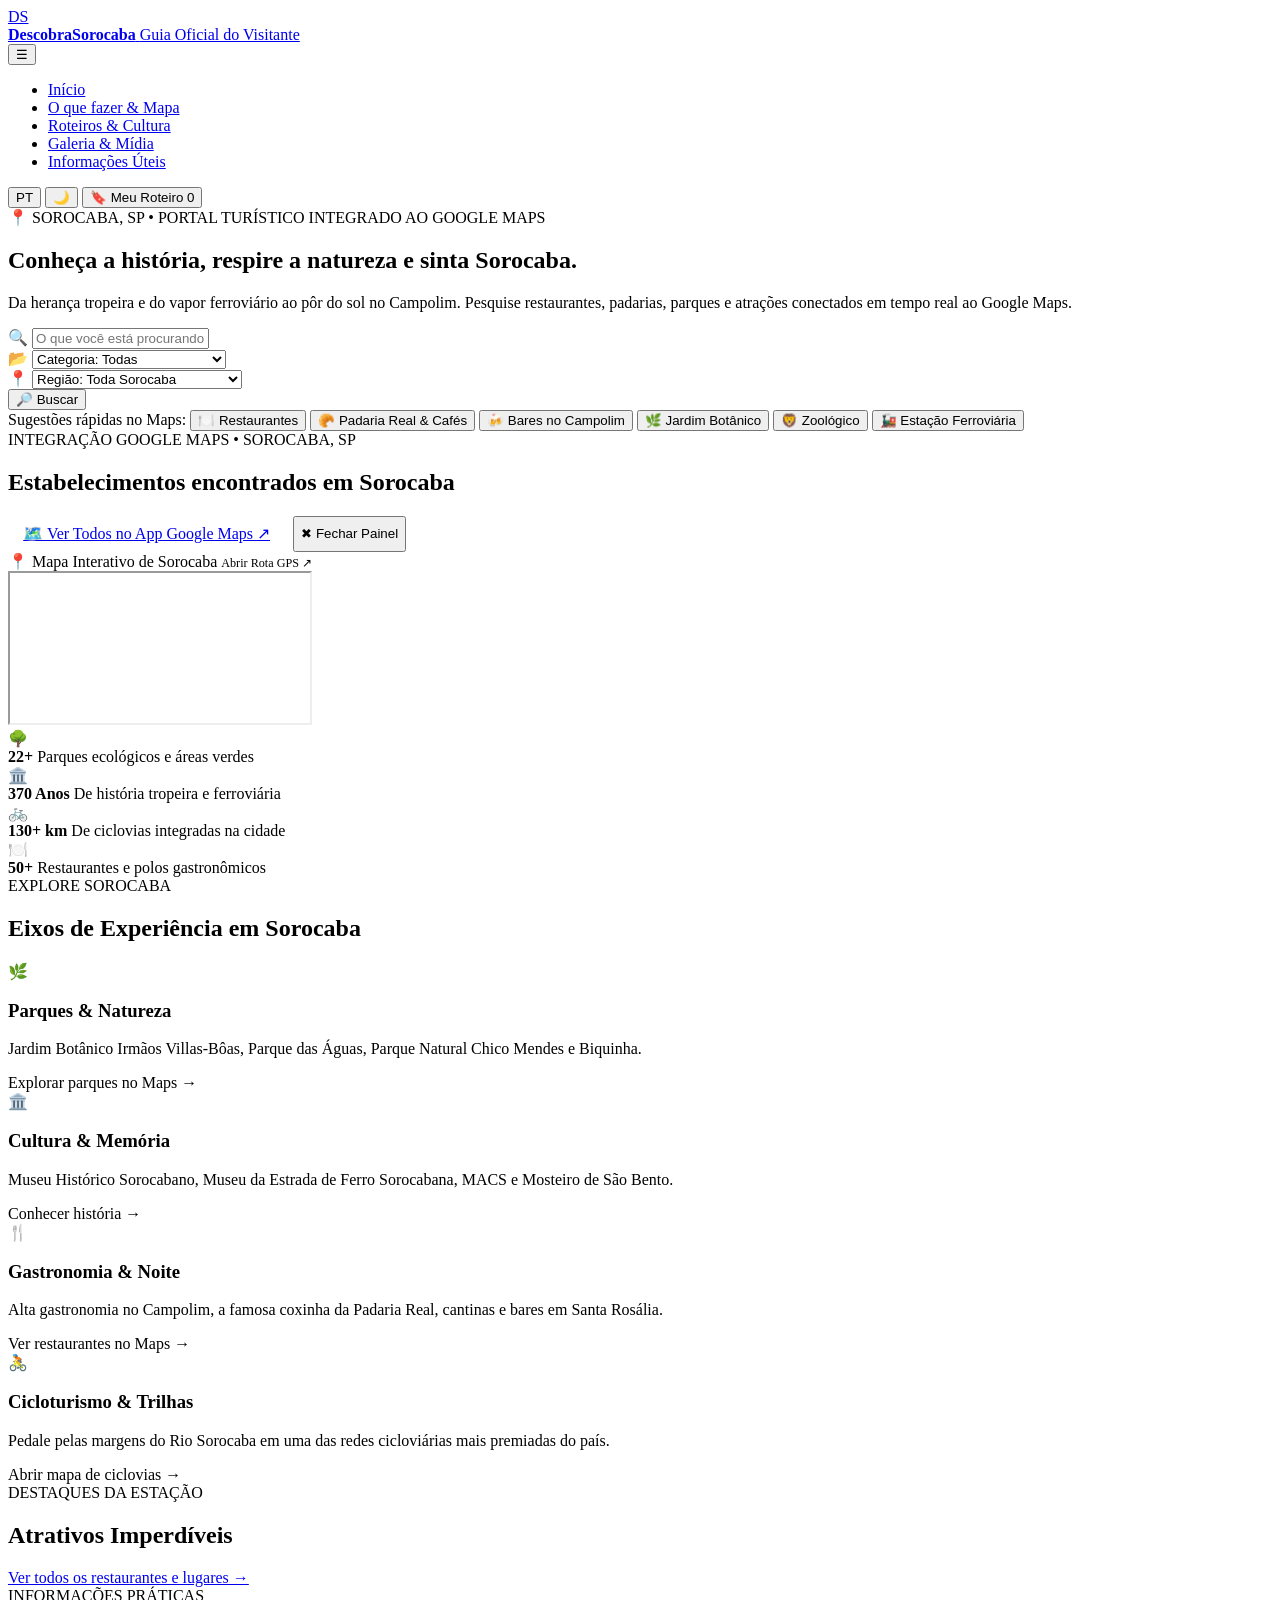
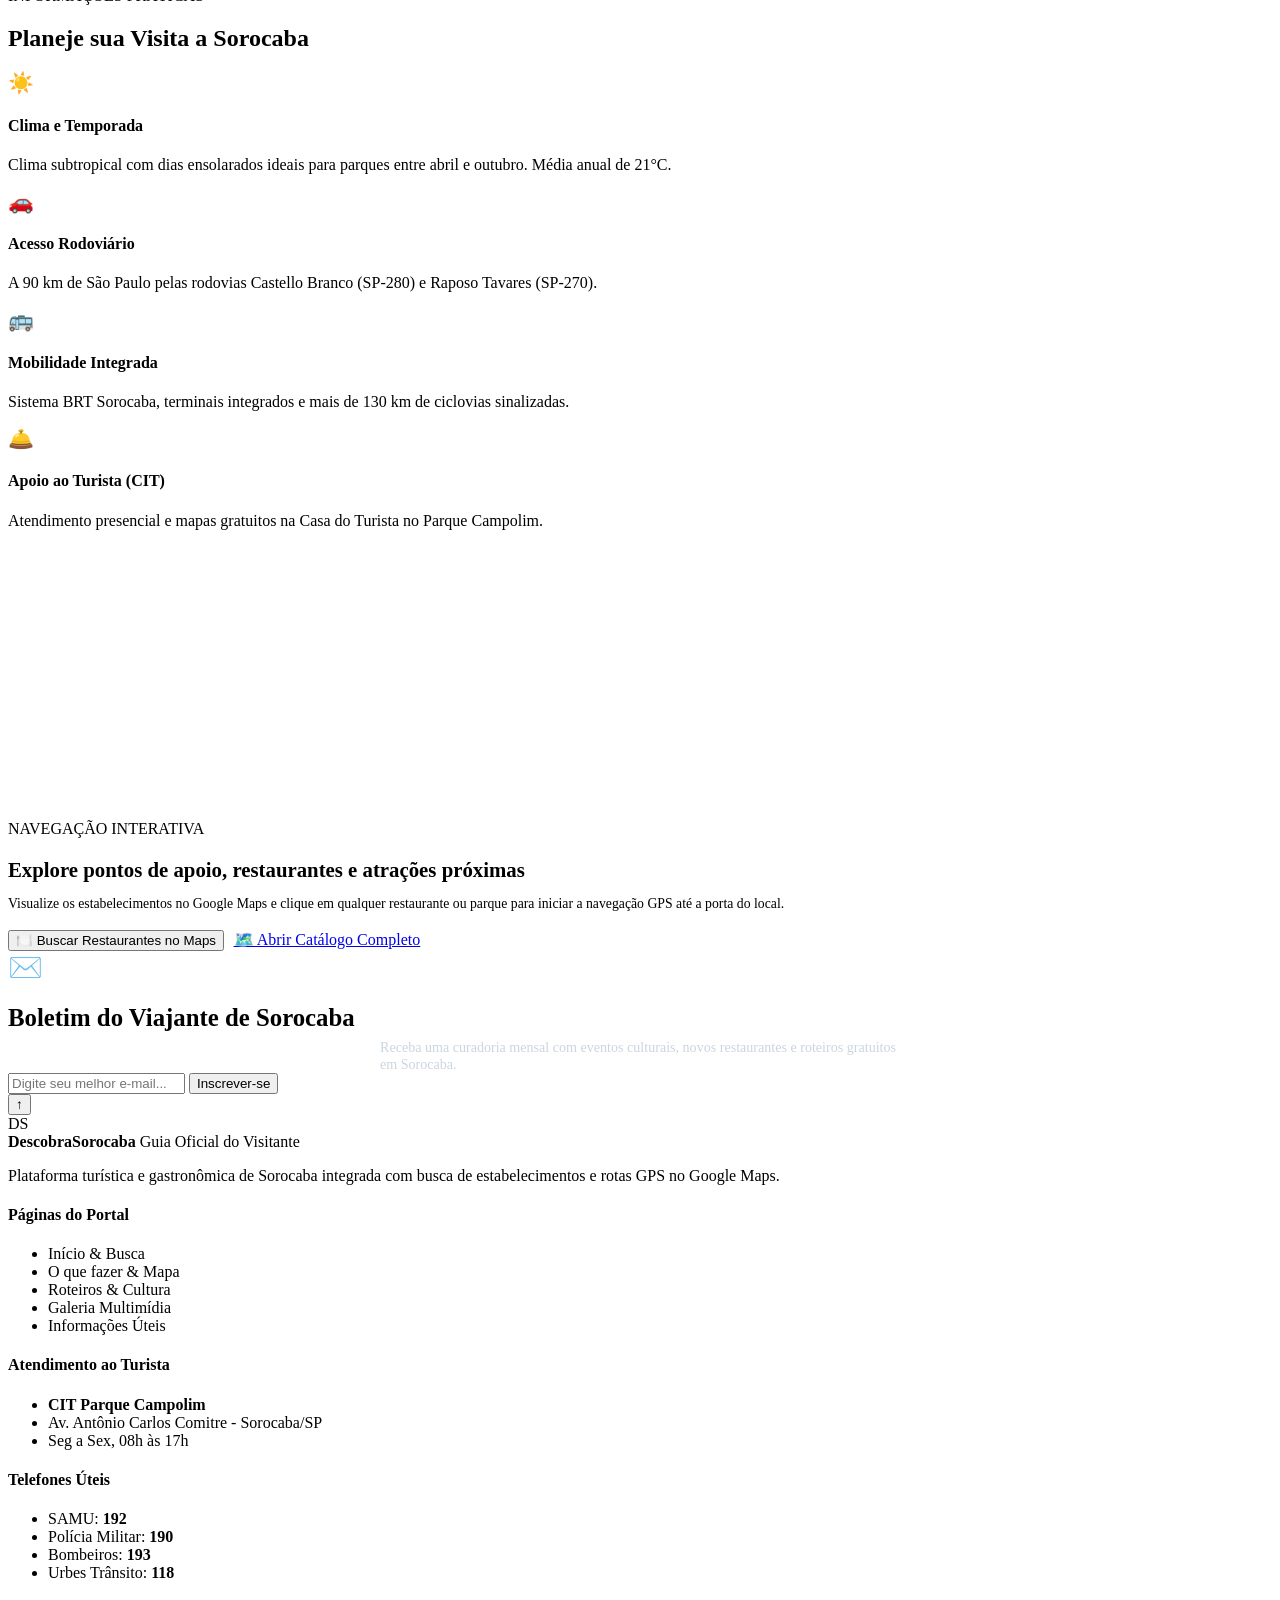
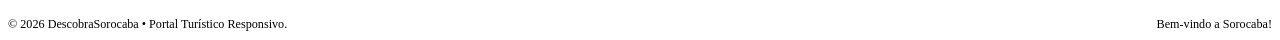
==== index.html @ f5ec453e "0.1.2 - Ajuste: feat(home): cria estrutura base e menu de navegacao" ====
<!DOCTYPE html>
<html lang="pt-BR">
<head>
    <meta charset="UTF-8">
    <meta name="viewport" content="width=device-width, initial-scale=1.0">
    <meta name="description" content="DescobraSorocaba - Guia Oficial do Visitante integrado ao Google Maps. Encontre restaurantes, parques, roteiros e pontos turísticos em Sorocaba.">
    <title>DescobraSorocaba | Início</title>
    <link rel="preconnect" href="https://fonts.googleapis.com">
    <link rel="preconnect" href="https://fonts.gstatic.com" crossorigin>
    <link href="https://fonts.googleapis.com/css2?family=Inter:wght@400;500;600;700;800&display=swap" rel="stylesheet">
    <link rel="stylesheet" href="assets/css/style.css">
</head>
<body>

    <header class="header">
        <div class="container navbar">
            <a href="index.html" class="brand">
                <div class="brand-logo">DS</div>
                <div class="brand-text">
                    <strong>DescobraSorocaba</strong>
                    <span id="i18n-subtitle">Guia Oficial do Visitante</span>
                </div>
            </a>

            <button class="hamburger" id="hamburgerBtn" aria-label="Abrir Menu de Navegação" aria-expanded="false">☰</button>

            <ul class="nav-menu" id="navMenu">
                <li><a href="index.html" class="nav-link active">Início</a></li>
                <li><a href="explorar.html" class="nav-link">O que fazer & Mapa</a></li>
                <li><a href="roteiros.html" class="nav-link">Roteiros & Cultura</a></li>
                <li><a href="galeria.html" class="nav-link">Galeria & Mídia</a></li>
                <li><a href="info.html" class="nav-link">Informações Úteis</a></li>
            </ul>

            <div class="nav-actions">
                <button type="button" class="btn-icon" id="langBtn" title="Alternar Idioma PT/EN">PT</button>
                <button type="button" class="btn-icon" id="themeBtn" title="Alternar Modo Escuro/Claro">🌙</button>
                <button type="button" class="btn-roteiro" id="openFavModalBtn">
                    🔖 <span class="label-text">Meu Roteiro</span> <span class="badge-count" id="favCount">0</span>
                </button>
            </div>
        </div>
    </header>

    <main>
        <section class="hero">
            <div class="container">
                <div class="hero-badge">📍 SOROCABA, SP • PORTAL TURÍSTICO INTEGRADO AO GOOGLE MAPS</div>
                <h1 id="i18n-hero-title">Conheça a história, respire a natureza e sinta Sorocaba.</h1>
                <p>Da herança tropeira e do vapor ferroviário ao pôr do sol no Campolim. Pesquise restaurantes, padarias, parques e atrações conectados em tempo real ao Google Maps.</p>

                <div class="search-card">
                    <form id="mapsSearchForm" class="search-row">
                        <div class="search-input-group">
                            <span>🔍</span>
                            <input type="text" id="searchQuery" placeholder="O que você está procurando? (Ex: restaurantes, sushi, padaria, parque...)" autocomplete="off">
                        </div>
                        <div class="search-input-group">
                            <span>📂</span>
                            <select id="searchCategory" aria-label="Filtrar por Categoria">
                                <option value="todos">Categoria: Todas</option>
                                <option value="restaurantes">Restaurantes & Gastronomia</option>
                                <option value="cafes">Padarias, Cafés & Bares</option>
                                <option value="parques">Parques & Natureza</option>
                                <option value="cultura">Cultura & Patrimônio</option>
                            </select>
                        </div>
                        <div class="search-input-group">
                            <span>📍</span>
                            <select id="searchRegion" aria-label="Filtrar por Região de Sorocaba">
                                <option value="Sorocaba SP">Região: Toda Sorocaba</option>
                                <option value="Parque Campolim Sorocaba SP">Zona Sul / Campolim</option>
                                <option value="Centro Sorocaba SP">Centro Histórico</option>
                                <option value="Santa Rosália Sorocaba SP">Santa Rosália / Vila Hortência</option>
                                <option value="Jardim Abaeté Sorocaba SP">Zona Norte / Parque das Águas</option>
                            </select>
                        </div>
                        <button type="submit" class="btn-search">🔎 Buscar</button>
                    </form>

                    <div class="quick-tags">
                        <span>Sugestões rápidas no Maps:</span>
                        <button type="button" class="tag-pill" data-quick-query="restaurantes" data-quick-cat="restaurantes">🍽️ Restaurantes</button>
                        <button type="button" class="tag-pill" data-quick-query="Padaria Real" data-quick-cat="cafes">🥐 Padaria Real & Cafés</button>
                        <button type="button" class="tag-pill" data-quick-query="bares Campolim" data-quick-cat="cafes">🍻 Bares no Campolim</button>
                        <button type="button" class="tag-pill" data-quick-query="Jardim Botânico" data-quick-cat="parques">🌿 Jardim Botânico</button>
                        <button type="button" class="tag-pill" data-quick-query="Zoológico Quinzinho de Barros" data-quick-cat="parques">🦁 Zoológico</button>
                        <button type="button" class="tag-pill" data-quick-query="Estação Ferroviária MACS" data-quick-cat="cultura">🚂 Estação Ferroviária</button>
                    </div>
                </div>
            </div>
        </section>

        <!-- RESULTADOS DO GOOGLE MAPS -->
        <section id="mapsResultsSection" class="maps-results-section" aria-live="polite">
            <div class="container">
                <div class="section-header">
                    <div>
                        <span class="section-kicker">INTEGRAÇÃO GOOGLE MAPS • SOROCABA, SP</span>
                        <h2 class="section-title" id="mapsResultsTitle">Estabelecimentos encontrados em Sorocaba</h2>
                    </div>
                    <div style="display:flex; gap:0.5rem; flex-wrap:wrap;">
                        <a id="externalGoogleMapsSearchLink" href="https://www.google.com/maps/search/?api=1&query=restaurantes+em+Sorocaba+SP" target="_blank" rel="noopener noreferrer" class="btn-map-route" style="padding: 0.55rem 0.95rem;">
                            🗺️ Ver Todos no App Google Maps ↗
                        </a>
                        <button type="button" class="btn-map-focus" id="closeMapsSectionBtn">✖ Fechar Painel</button>
                    </div>
                </div>

                <div class="maps-split-layout">
                    <div id="placesResultsContainer" class="responsive-cards-grid"></div>
                    <div class="live-map-sticky">
                        <div class="live-map-header">
                            <span id="liveMapHeaderTitle">📍 Mapa Interativo de Sorocaba</span>
                            <a id="liveMapDirectRoute" href="https://www.google.com/maps/search/?api=1&query=Sorocaba+SP" target="_blank" rel="noopener noreferrer" style="color:var(--amber); text-decoration:none; font-size:0.76rem;">
                                Abrir Rota GPS ↗
                            </a>
                        </div>
                        <iframe
                            id="googleMapsEmbed"
                            class="live-map-iframe"
                            title="Mapa Oficial Google Maps Sorocaba"
                            loading="lazy"
                            src="https://maps.google.com/maps?q=Restaurantes+Parque+Campolim+Sorocaba+SP&t=&z=14&ie=UTF8&iwloc=&output=embed">
                        </iframe>
                    </div>
                </div>
            </div>
        </section>

        <!-- Faixa de Estatísticas -->
        <section class="stats-bar">
            <div class="container stats-grid">
                <div class="stat-item">
                    <div class="stat-icon" style="background:var(--green-badge); color:var(--green-text);">🌳</div>
                    <div class="stat-info">
                        <strong>22+</strong>
                        <span>Parques ecológicos e áreas verdes</span>
                    </div>
                </div>
                <div class="stat-item">
                    <div class="stat-icon" style="background:var(--orange-badge); color:var(--orange-text);">🏛️</div>
                    <div class="stat-info">
                        <strong>370 Anos</strong>
                        <span>De história tropeira e ferroviária</span>
                    </div>
                </div>
                <div class="stat-item">
                    <div class="stat-icon" style="background:var(--blue-badge); color:var(--blue-text);">🚲</div>
                    <div class="stat-info">
                        <strong>130+ km</strong>
                        <span>De ciclovias integradas na cidade</span>
                    </div>
                </div>
                <div class="stat-item">
                    <div class="stat-icon" style="background:var(--purple-badge); color:var(--purple-text);">🍽️</div>
                    <div class="stat-info">
                        <strong>50+</strong>
                        <span>Restaurantes e polos gastronômicos</span>
                    </div>
                </div>
            </div>
        </section>

        <!-- Eixos de Experiência -->
        <section class="section">
            <div class="container">
                <div class="section-header">
                    <div>
                        <span class="section-kicker">EXPLORE SOROCABA</span>
                        <h2 class="section-title">Eixos de Experiência em Sorocaba</h2>
                    </div>
                </div>

                <div class="axes-grid">
                    <article class="axis-card" data-quick-query="parques ecológicos" data-quick-cat="parques">
                        <div>
                            <div class="axis-icon" style="background:var(--green-badge); color:var(--green-text);">🌿</div>
                            <h3>Parques & Natureza</h3>
                            <p>Jardim Botânico Irmãos Villas-Bôas, Parque das Águas, Parque Natural Chico Mendes e Biquinha.</p>
                        </div>
                        <span class="axis-link">Explorar parques no Maps →</span>
                    </article>

                    <article class="axis-card" data-quick-query="museus históricos" data-quick-cat="cultura">
                        <div>
                            <div class="axis-icon" style="background:var(--blue-badge); color:var(--blue-text);">🏛️</div>
                            <h3>Cultura & Memória</h3>
                            <p>Museu Histórico Sorocabano, Museu da Estrada de Ferro Sorocabana, MACS e Mosteiro de São Bento.</p>
                        </div>
                        <span class="axis-link">Conhecer história →</span>
                    </article>

                    <article class="axis-card" data-quick-query="restaurantes" data-quick-cat="restaurantes">
                        <div>
                            <div class="axis-icon" style="background:var(--orange-badge); color:var(--orange-text);">🍴</div>
                            <h3>Gastronomia & Noite</h3>
                            <p>Alta gastronomia no Campolim, a famosa coxinha da Padaria Real, cantinas e bares em Santa Rosália.</p>
                        </div>
                        <span class="axis-link">Ver restaurantes no Maps →</span>
                    </article>

                    <article class="axis-card" data-quick-query="ciclovia Marginal Dom Aguirre" data-quick-cat="parques">
                        <div>
                            <div class="axis-icon" style="background:var(--purple-badge); color:var(--purple-text);">🚴</div>
                            <h3>Cicloturismo & Trilhas</h3>
                            <p>Pedale pelas margens do Rio Sorocaba em uma das redes cicloviárias mais premiadas do país.</p>
                        </div>
                        <span class="axis-link">Abrir mapa de ciclovias →</span>
                    </article>
                </div>
            </div>
        </section>

        <!-- Atrativos Imperdíveis -->
        <section class="section" style="padding-top:0;">
            <div class="container">
                <div class="section-header">
                    <div>
                        <span class="section-kicker">DESTAQUES DA ESTAÇÃO</span>
                        <h2 class="section-title">Atrativos Imperdíveis</h2>
                    </div>
                    <a href="explorar.html" class="nav-link">Ver todos os restaurantes e lugares →</a>
                </div>

                <div class="attractions-grid" id="homeAttractionsGrid"></div>
            </div>
        </section>

        <!-- Planeje sua Visita + Newsletter -->
        <section class="section" style="padding-top:0;">
            <div class="container">
                <div class="section-header">
                    <div>
                        <span class="section-kicker">INFORMAÇÕES PRÁTICAS</span>
                        <h2 class="section-title">Planeje sua Visita a Sorocaba</h2>
                    </div>
                </div>

                <div class="plan-cards-grid">
                    <div class="plan-mini-card">
                        <span style="font-size:1.3rem;">☀️</span>
                        <h4>Clima e Temporada</h4>
                        <p>Clima subtropical com dias ensolarados ideais para parques entre abril e outubro. Média anual de 21°C.</p>
                    </div>
                    <div class="plan-mini-card">
                        <span style="font-size:1.3rem;">🚗</span>
                        <h4>Acesso Rodoviário</h4>
                        <p>A 90 km de São Paulo pelas rodovias Castello Branco (SP-280) e Raposo Tavares (SP-270).</p>
                    </div>
                    <div class="plan-mini-card">
                        <span style="font-size:1.3rem;">🚌</span>
                        <h4>Mobilidade Integrada</h4>
                        <p>Sistema BRT Sorocaba, terminais integrados e mais de 130 km de ciclovias sinalizadas.</p>
                    </div>
                    <div class="plan-mini-card">
                        <span style="font-size:1.3rem;">🛎️</span>
                        <h4>Apoio ao Turista (CIT)</h4>
                        <p>Atendimento presencial e mapas gratuitos na Casa do Turista no Parque Campolim.</p>
                    </div>
                </div>

                <div class="plan-map-box">
                    <iframe
                        style="width:100%; height:270px; border:0; border-radius:10px;"
                        loading="lazy"
                        title="Mapa Geral de Pontos Turísticos e Restaurantes de Sorocaba"
                        src="https://maps.google.com/maps?q=Pontos+Turisticos+e+Restaurantes+Sorocaba+SP&t=&z=13&ie=UTF8&iwloc=&output=embed">
                    </iframe>
                    <div>
                        <span class="section-kicker">NAVEGAÇÃO INTERATIVA</span>
                        <h3 style="font-size:1.3rem; font-weight:800; margin-bottom:0.6rem;">Explore pontos de apoio, restaurantes e atrações próximas</h3>
                        <p style="font-size:0.86rem; color:var(--text-secondary); margin-bottom:1.1rem;">
                            Visualize os estabelecimentos no Google Maps e clique em qualquer restaurante ou parque para iniciar a navegação GPS até a porta do local.
                        </p>
                        <div style="display:flex; gap:0.6rem; flex-wrap:wrap;">
                            <button type="button" class="btn-roteiro" data-quick-query="restaurantes" data-quick-cat="restaurantes">🍽️ Buscar Restaurantes no Maps</button>
                            <a href="explorar.html" class="btn-map-focus">🗺️ Abrir Catálogo Completo</a>
                        </div>
                    </div>
                </div>

                <div class="newsletter-box">
                    <div style="font-size:1.75rem; margin-bottom:0.4rem;">✉️</div>
                    <h2 style="font-size:1.55rem; font-weight:800; margin-bottom:0.4rem;">Boletim do Viajante de Sorocaba</h2>
                    <p style="color:#CBD5E1; font-size:0.88rem; max-width:520px; margin:0 auto;">
                        Receba uma curadoria mensal com eventos culturais, novos restaurantes e roteiros gratuitos em Sorocaba.
                    </p>
                    <form id="newsletterForm" class="newsletter-form">
                        <input type="email" id="newsletterEmail" placeholder="Digite seu melhor e-mail..." required aria-label="Seu e-mail">
                        <button type="submit" class="btn-search">Inscrever-se</button>
                    </form>
                </div>
            </div>
        </section>
    </main>

    <div class="modal-overlay" id="appModal" role="dialog" aria-modal="true">
        <div class="modal-box" id="modalContent"></div>
    </div>
    <div class="toast" id="toastMsg" role="status" aria-live="polite"></div>
    <button type="button" class="scroll-top-btn" id="scrollTopBtn" aria-label="Voltar ao topo">↑</button>

    <footer class="footer">
        <div class="container">
            <div class="footer-grid">
                <div>
                    <div class="brand" style="margin-bottom:0.65rem;">
                        <div class="brand-logo">DS</div>
                        <div class="brand-text">
                            <strong>DescobraSorocaba</strong>
                            <span>Guia Oficial do Visitante</span>
                        </div>
                    </div>
                    <p>Plataforma turística e gastronômica de Sorocaba integrada com busca de estabelecimentos e rotas GPS no Google Maps.</p>
                </div>
                <div>
                    <h4>Páginas do Portal</h4>
                    <ul>
                        <li><a href="index.html" style="color:inherit; text-decoration:none;">Início & Busca</a></li>
                        <li><a href="explorar.html" style="color:inherit; text-decoration:none;">O que fazer & Mapa</a></li>
                        <li><a href="roteiros.html" style="color:inherit; text-decoration:none;">Roteiros & Cultura</a></li>
                        <li><a href="galeria.html" style="color:inherit; text-decoration:none;">Galeria Multimídia</a></li>
                        <li><a href="info.html" style="color:inherit; text-decoration:none;">Informações Úteis</a></li>
                    </ul>
                </div>
                <div>
                    <h4>Atendimento ao Turista</h4>
                    <ul>
                        <li><strong>CIT Parque Campolim</strong></li>
                        <li>Av. Antônio Carlos Comitre - Sorocaba/SP</li>
                        <li>Seg a Sex, 08h às 17h</li>
                    </ul>
                </div>
                <div>
                    <h4>Telefones Úteis</h4>
                    <ul>
                        <li>SAMU: <strong>192</strong></li>
                        <li>Polícia Militar: <strong>190</strong></li>
                        <li>Bombeiros: <strong>193</strong></li>
                        <li>Urbes Trânsito: <strong>118</strong></li>
                    </ul>
                </div>
            </div>
            <div style="border-top:1px solid var(--border-color); padding-top:1.15rem; display:flex; justify-content:space-between; flex-wrap:wrap; gap:0.5rem; font-size:0.76rem;">
                <span>© 2026 DescobraSorocaba • Portal Turístico Responsivo.</span>
                <span id="dynamicGreeting">Bem-vindo a Sorocaba!</span>
            </div>
        </div>
    </footer>

    <script src="assets/js/main.js"></script>
</body>
</html>
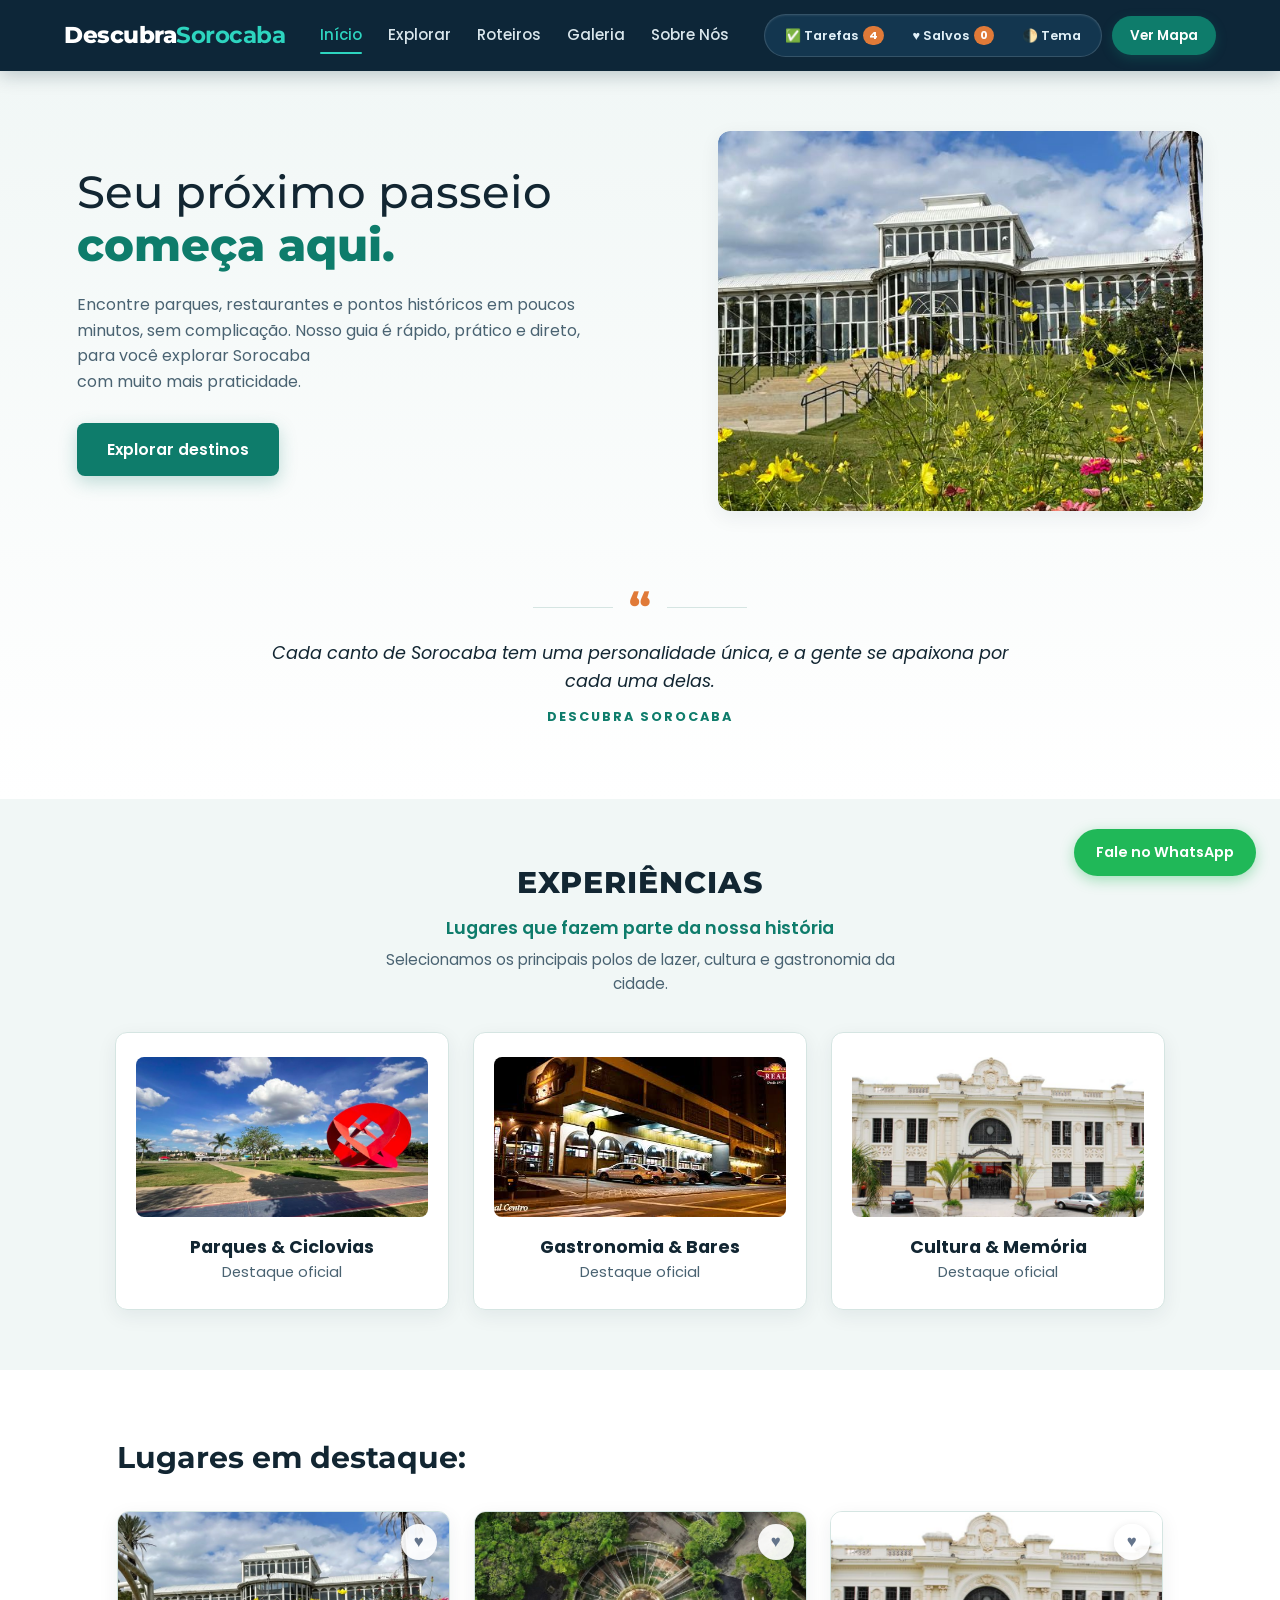
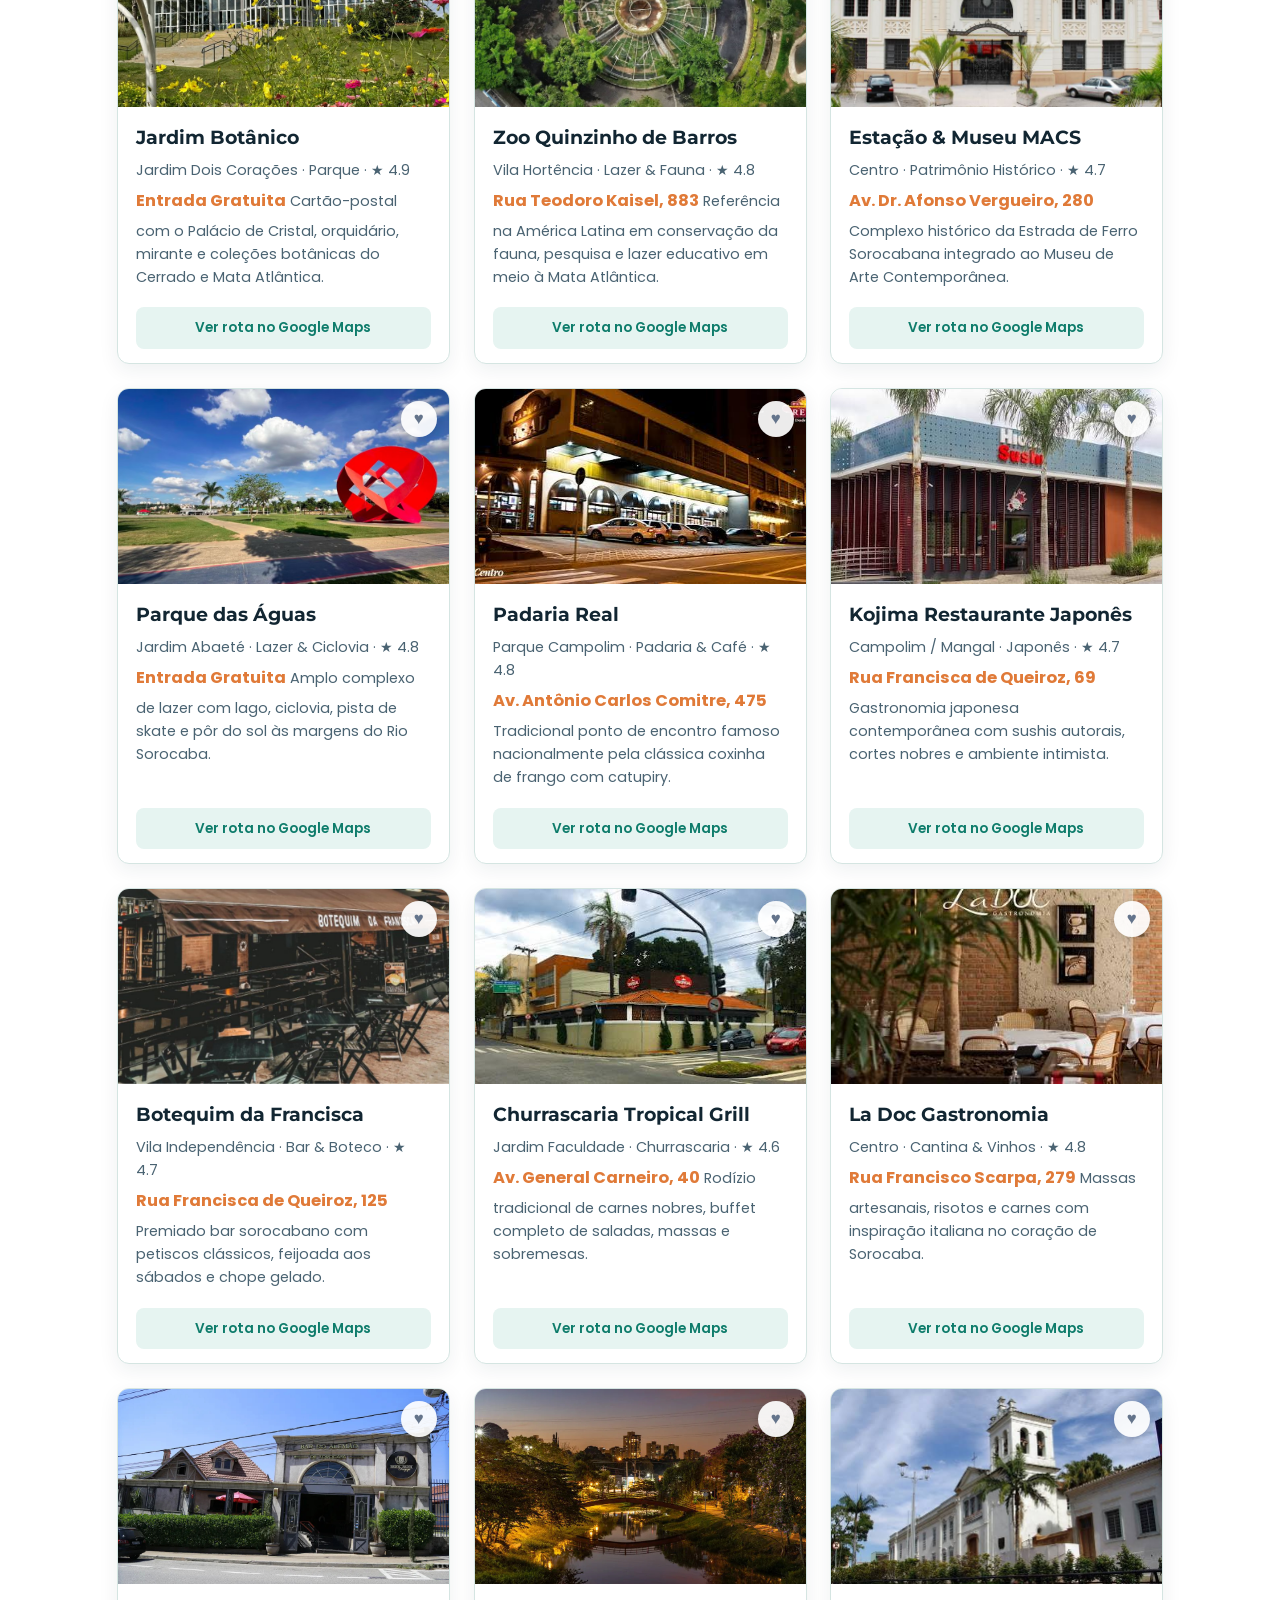
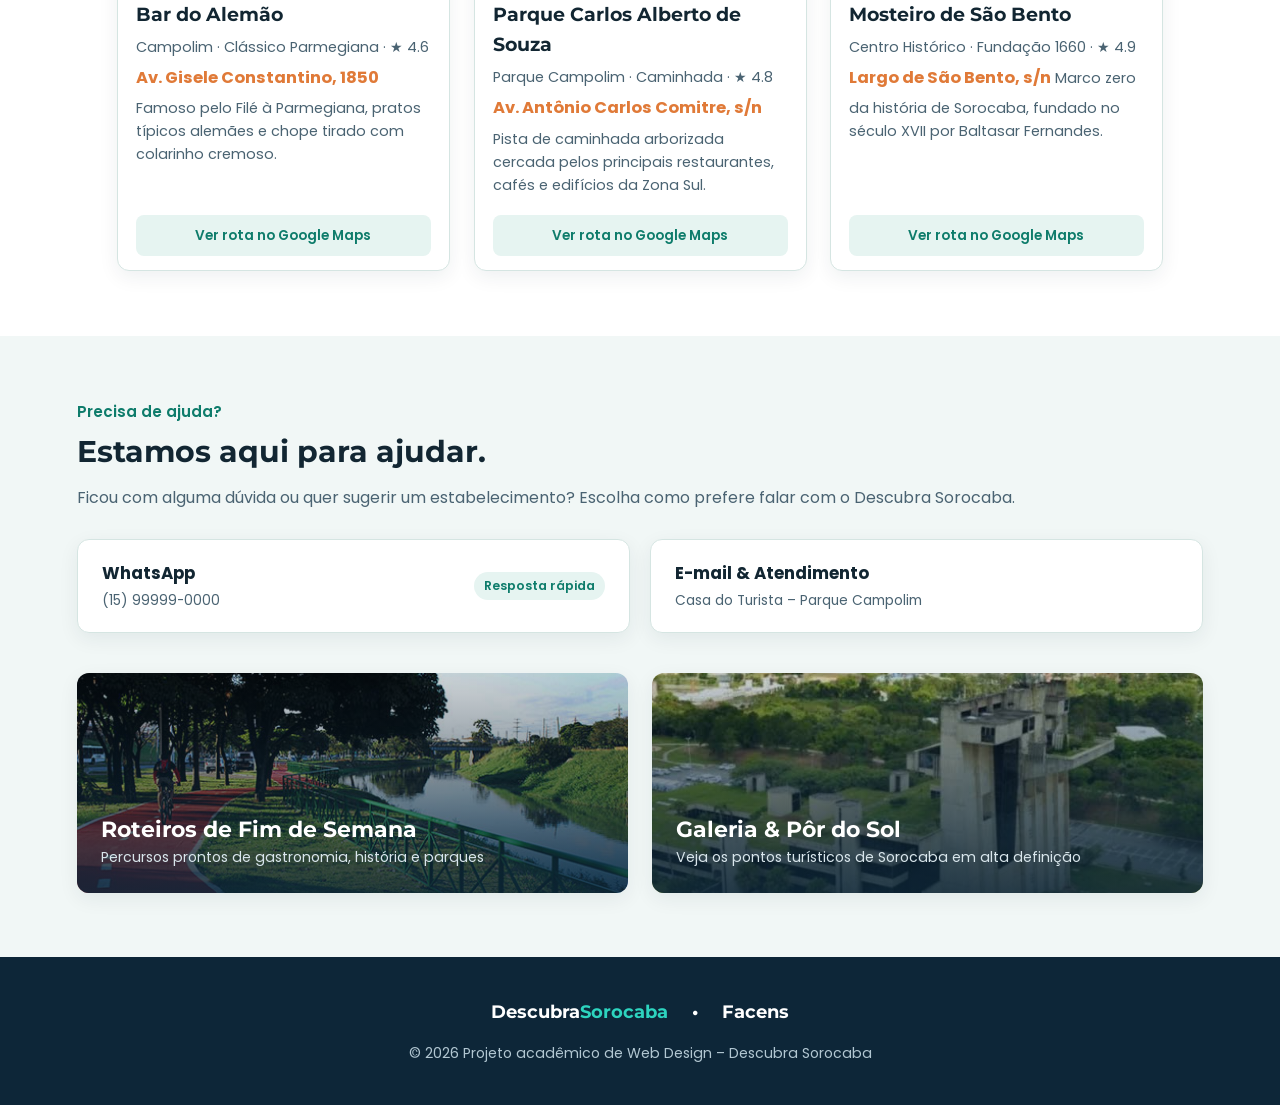
==== commit 3480b0a4: "1.0.1 - Ajuste: fix(media): padroniza nomenclatura da imagem do Parque Campolim" ====
--- a/index.html
+++ b/index.html
@@ -3,352 +3,260 @@
 <head>
     <meta charset="UTF-8">
     <meta name="viewport" content="width=device-width, initial-scale=1.0">
-    <meta name="description" content="DescobraSorocaba - Guia Oficial do Visitante integrado ao Google Maps. Encontre restaurantes, parques, roteiros e pontos turísticos em Sorocaba.">
-    <title>DescobraSorocaba | Início</title>
+    <meta name="description" content="Descubra Sorocaba - Guia turístico, gastronômico e cultural de Sorocaba.">
+    <title>Descubra Sorocaba | Início</title>
     <link rel="preconnect" href="https://fonts.googleapis.com">
     <link rel="preconnect" href="https://fonts.gstatic.com" crossorigin>
-    <link href="https://fonts.googleapis.com/css2?family=Inter:wght@400;500;600;700;800&display=swap" rel="stylesheet">
     <link rel="stylesheet" href="assets/css/style.css">
 </head>
 <body>
 
-    <header class="header">
-        <div class="container navbar">
-            <a href="index.html" class="brand">
-                <div class="brand-logo">DS</div>
-                <div class="brand-text">
-                    <strong>DescobraSorocaba</strong>
-                    <span id="i18n-subtitle">Guia Oficial do Visitante</span>
+    <header>
+        <a href="index.html" class="brand-logo">
+            Descubra<strong>Sorocaba</strong>
+        </a>
+        <nav>
+            <div>
+                <a href="index.html" class="active">Início</a>
+                <a href="explorar.html">Explorar</a>
+                <a href="roteiros.html">Roteiros</a>
+                <a href="galeria.html">Galeria</a>
+                <a href="info.html">Sobre Nós</a>
+            </div>
+        </nav>
+        <a href="explorar.html" class="btn-header">Ver Mapa</a>
+    </header>
+
+    <section class="hero-section">
+        <div class="hero-container">
+            <div class="hero-text">
+                <h1>Seu próximo passeio<br><strong>começa aqui.</strong></h1>
+                <p>Encontre parques, restaurantes e pontos históricos em poucos minutos, sem complicação. Nosso guia é rápido, prático e direto,<br> para você explorar Sorocaba<br>com muito mais praticidade.</p>
+                <a href="explorar.html" class="btn-primary">Explorar destinos</a>
+            </div>
+            <div class="hero-image">
+                <img src="assets/media/01-jardim-botanico.jpg" alt="Capa Descubra Sorocaba - Jardim Botânico">
+            </div>
+        </div>
+
+        <div class="quote-block">
+            <div class="quote-divider">
+                <span></span>
+                <span class="quote-mark">“</span>
+                <span></span>
+            </div>
+            <p>Cada canto de Sorocaba tem uma personalidade única, e a gente se apaixona por cada uma delas.</p>
+            <span class="quote-author">DESCUBRA SOROCABA</span>
+        </div>
+    </section>
+
+    <section class="pillars-section">
+        <article class="pillars-header">
+            <h2>EXPERIÊNCIAS</h2>
+            <p class="subtitle">Lugares que fazem parte da nossa história</p>
+            <p>Selecionamos os principais polos de lazer, cultura e gastronomia da<br>cidade.</p>
+        </article>
+
+        <article class="pillars-grid">
+            <div class="pillar-card">
+                <img src="assets/media/04-parque-das-aguas.jpg" alt="Parques de Sorocaba">
+                <p><strong>Parques & Ciclovias</strong><br>Destaque oficial</p>
+            </div>
+            <div class="pillar-card">
+                <img src="assets/media/05-padaria-real.jpg" alt="Gastronomia de Sorocaba">
+                <p><strong>Gastronomia & Bares</strong><br>Destaque oficial</p>
+            </div>
+            <div class="pillar-card">
+                <img src="assets/media/03-estacao-ferroviaria.jpg" alt="História de Sorocaba">
+                <p><strong>Cultura & Memória</strong><br>Destaque oficial</p>
+            </div>
+        </article>
+    </section>
+
+    <section class="catalog-section">
+        <h2>Lugares em destaque:</h2>
+        <div class="cards-grid">
+
+            <article>
+                <img src="assets/media/01-jardim-botanico.jpg" alt="Jardim Botânico Irmãos Villas-Bôas" loading="lazy">
+                <h3>Jardim Botânico</h3>
+                <p>Jardim Dois Corações · Parque · ★ 4.9<br>
+                    <strong>Entrada Gratuita<br></strong>
+                    Cartão-postal com o Palácio de Cristal, orquidário, mirante e coleções botânicas do Cerrado e Mata Atlântica.
+                </p>
+                <a href="https://www.google.com/maps/dir/?api=1&destination=Jardim+Botanico+Irmaos+Villas+Boas+Sorocaba+SP" target="_blank" rel="noopener noreferrer" class="card-link">Ver rota no Google Maps</a>
+            </article>
+
+            <article>
+                <img src="assets/media/02-zoo-quinzinho.jpg" alt="Parque Zoológico Quinzinho de Barros" loading="lazy">
+                <h3>Zoo Quinzinho de Barros</h3>
+                <p>Vila Hortência · Lazer & Fauna · ★ 4.8<br>
+                    <strong>Rua Teodoro Kaisel, 883<br></strong>
+                    Referência na América Latina em conservação da fauna, pesquisa e lazer educativo em meio à Mata Atlântica.
+                </p>
+                <a href="https://www.google.com/maps/dir/?api=1&destination=Parque+Zoologico+Quinzinho+de+Barros+Sorocaba+SP" target="_blank" rel="noopener noreferrer" class="card-link">Ver rota no Google Maps</a>
+            </article>
+
+            <article>
+                <img src="assets/media/03-estacao-ferroviaria.jpg" alt="Estação Ferroviária e MACS" loading="lazy">
+                <h3>Estação & Museu MACS</h3>
+                <p>Centro · Patrimônio Histórico · ★ 4.7<br>
+                    <strong>Av. Dr. Afonso Vergueiro, 280<br></strong>
+                    Complexo histórico da Estrada de Ferro Sorocabana integrado ao Museu de Arte Contemporânea.
+                </p>
+                <a href="https://www.google.com/maps/dir/?api=1&destination=Museu+de+Arte+Contemporanea+de+Sorocaba+SP" target="_blank" rel="noopener noreferrer" class="card-link">Ver rota no Google Maps</a>
+            </article>
+
+            <article>
+                <img src="assets/media/04-parque-das-aguas.jpg" alt="Parque das Águas" loading="lazy">
+                <h3>Parque das Águas</h3>
+                <p>Jardim Abaeté · Lazer & Ciclovia · ★ 4.8<br>
+                    <strong>Entrada Gratuita<br></strong>
+                    Amplo complexo de lazer com lago, ciclovia, pista de skate e pôr do sol às margens do Rio Sorocaba.
+                </p>
+                <a href="https://www.google.com/maps/dir/?api=1&destination=Parque+das+Aguas+Sorocaba+SP" target="_blank" rel="noopener noreferrer" class="card-link">Ver rota no Google Maps</a>
+            </article>
+
+            <article>
+                <img src="assets/media/05-padaria-real.jpg" alt="Padaria Real Campolim" loading="lazy">
+                <h3>Padaria Real</h3>
+                <p>Parque Campolim · Padaria & Café · ★ 4.8<br>
+                    <strong>Av. Antônio Carlos Comitre, 475<br></strong>
+                    Tradicional ponto de encontro famoso nacionalmente pela clássica coxinha de frango com catupiry.
+                </p>
+                <a href="https://www.google.com/maps/dir/?api=1&destination=Padaria+Real+Campolim+Sorocaba+SP" target="_blank" rel="noopener noreferrer" class="card-link">Ver rota no Google Maps</a>
+            </article>
+
+            <article>
+                <img src="assets/media/06-Hioki-restaurante.jpg" onerror="this.onerror=null;this.src='assets/media/06-kojima-restaurante.jpg';" alt="Kojima Restaurante Japonês" loading="lazy">
+                <h3>Kojima Restaurante Japonês</h3>
+                <p>Campolim / Mangal · Japonês · ★ 4.7<br>
+                    <strong>Rua Francisca de Queiroz, 69<br></strong>
+                    Gastronomia japonesa contemporânea com sushis autorais, cortes nobres e ambiente intimista.
+                </p>
+                <a href="https://www.google.com/maps/dir/?api=1&destination=Kojima+Restaurante+Japones+Sorocaba+SP" target="_blank" rel="noopener noreferrer" class="card-link">Ver rota no Google Maps</a>
+            </article>
+
+            <article>
+                <img src="assets/media/07-botequim-francisca.jpg" alt="Botequim da Francisca" loading="lazy">
+                <h3>Botequim da Francisca</h3>
+                <p>Vila Independência · Bar & Boteco · ★ 4.7<br>
+                    <strong>Rua Francisca de Queiroz, 125<br></strong>
+                    Premiado bar sorocabano com petiscos clássicos, feijoada aos sábados e chope gelado.
+                </p>
+                <a href="https://www.google.com/maps/dir/?api=1&destination=Botequim+da+Francisca+Sorocaba+SP" target="_blank" rel="noopener noreferrer" class="card-link">Ver rota no Google Maps</a>
+            </article>
+
+            <article>
+                <img src="assets/media/08-tropical-grill.jpg" alt="Churrascaria Tropical Grill" loading="lazy">
+                <h3>Churrascaria Tropical Grill</h3>
+                <p>Jardim Faculdade · Churrascaria · ★ 4.6<br>
+                    <strong>Av. General Carneiro, 40<br></strong>
+                    Rodízio tradicional de carnes nobres, buffet completo de saladas, massas e sobremesas.
+                </p>
+                <a href="https://www.google.com/maps/dir/?api=1&destination=Churrascaria+Tropical+Grill+Sorocaba+SP" target="_blank" rel="noopener noreferrer" class="card-link">Ver rota no Google Maps</a>
+            </article>
+
+            <article>
+                <img src="assets/media/09-la-doc-gastronomia.jpg" alt="La Doc Gastronomia Italiana" loading="lazy">
+                <h3>La Doc Gastronomia</h3>
+                <p>Centro · Cantina & Vinhos · ★ 4.8<br>
+                    <strong>Rua Francisco Scarpa, 279<br></strong>
+                    Massas artesanais, risotos e carnes com inspiração italiana no coração de Sorocaba.
+                </p>
+                <a href="https://www.google.com/maps/dir/?api=1&destination=La+Doc+Gastronomia+Sorocaba+SP" target="_blank" rel="noopener noreferrer" class="card-link">Ver rota no Google Maps</a>
+            </article>
+
+            <article>
+                <img src="assets/media/10-bar-do-alemao.jpg" alt="Bar do Alemão" loading="lazy">
+                <h3>Bar do Alemão</h3>
+                <p>Campolim · Clássico Parmegiana · ★ 4.6<br>
+                    <strong>Av. Gisele Constantino, 1850<br></strong>
+                    Famoso pelo Filé à Parmegiana, pratos típicos alemães e chope tirado com colarinho cremoso.
+                </p>
+                <a href="https://www.google.com/maps/dir/?api=1&destination=Bar+do+Alemao+Iguatemi+Esplanada+Sorocaba+SP" target="_blank" rel="noopener noreferrer" class="card-link">Ver rota no Google Maps</a>
+            </article>
+
+            <article>
+                <img src="assets/media/11 -parque-campolim-sorocaba.jpg" onerror="this.onerror=null;this.src='assets/media/11-parque-campolim.jpg';" alt="Parque Carlos Alberto de Souza (Campolim)" loading="lazy">
+                <h3>Parque Carlos Alberto de Souza</h3>
+                <p>Parque Campolim · Caminhada · ★ 4.8<br>
+                    <strong>Av. Antônio Carlos Comitre, s/n<br></strong>
+                    Pista de caminhada arborizada cercada pelos principais restaurantes, cafés e edifícios da Zona Sul.
+                </p>
+                <a href="https://www.google.com/maps/dir/?api=1&destination=Parque+Campolim+Carlos+Alberto+de+Souza+Sorocaba+SP" target="_blank" rel="noopener noreferrer" class="card-link">Ver rota no Google Maps</a>
+            </article>
+
+            <article>
+                <img src="assets/media/12-mosteiro-sao-bento.jpg" alt="Mosteiro de São Bento" loading="lazy">
+                <h3>Mosteiro de São Bento</h3>
+                <p>Centro Histórico · Fundação 1660 · ★ 4.9<br>
+                    <strong>Largo de São Bento, s/n<br></strong>
+                    Marco zero da história de Sorocaba, fundado no século XVII por Baltasar Fernandes.
+                </p>
+                <a href="https://www.google.com/maps/dir/?api=1&destination=Mosteiro+de+Sao+Bento+Sorocaba+SP" target="_blank" rel="noopener noreferrer" class="card-link">Ver rota no Google Maps</a>
+            </article>
+
+        </div>
+    </section>
+
+    <section class="help-section">
+        <div class="help-container">
+            <p>Precisa de ajuda?</p>
+            <h2>Estamos aqui para ajudar.</h2>
+            <p>Ficou com alguma dúvida ou quer sugerir um estabelecimento? Escolha como prefere falar com o Descubra Sorocaba.</p>
+
+            <div class="contact-cards">
+                <a href="https://wa.me/5515999990000" target="_blank" rel="noopener noreferrer" class="contact-card">
+                    <span>
+                        <strong>WhatsApp</strong>
+                        <small>(15) 99999-0000</small>
+                    </span>
+                    <em>Resposta rápida</em>
+                </a>
+
+                <a href="info.html" class="contact-card">
+                    <span>
+                        <strong>E-mail & Atendimento</strong>
+                        <small>Casa do Turista – Parque Campolim</small>
+                    </span>
+                </a>
+            </div>
+        </div>
+
+        <div class="dual-banners">
+            <a href="roteiros.html" class="banner-link">
+                <img src="assets/media/13-ciclovia-dom-aguirre.jpg" alt="Roteiros em Sorocaba">
+                <div class="banner-overlay">
+                    <h3>Roteiros de Fim de Semana</h3>
+                    <span>Percursos prontos de gastronomia, história e parques</span>
                 </div>
             </a>
-
-            <button class="hamburger" id="hamburgerBtn" aria-label="Abrir Menu de Navegação" aria-expanded="false">☰</button>
-
-            <ul class="nav-menu" id="navMenu">
-                <li><a href="index.html" class="nav-link active">Início</a></li>
-                <li><a href="explorar.html" class="nav-link">O que fazer & Mapa</a></li>
-                <li><a href="roteiros.html" class="nav-link">Roteiros & Cultura</a></li>
-                <li><a href="galeria.html" class="nav-link">Galeria & Mídia</a></li>
-                <li><a href="info.html" class="nav-link">Informações Úteis</a></li>
-            </ul>
-
-            <div class="nav-actions">
-                <button type="button" class="btn-icon" id="langBtn" title="Alternar Idioma PT/EN">PT</button>
-                <button type="button" class="btn-icon" id="themeBtn" title="Alternar Modo Escuro/Claro">🌙</button>
-                <button type="button" class="btn-roteiro" id="openFavModalBtn">
-                    🔖 <span class="label-text">Meu Roteiro</span> <span class="badge-count" id="favCount">0</span>
-                </button>
-            </div>
-        </div>
-    </header>
-
-    <main>
-        <section class="hero">
-            <div class="container">
-                <div class="hero-badge">📍 SOROCABA, SP • PORTAL TURÍSTICO INTEGRADO AO GOOGLE MAPS</div>
-                <h1 id="i18n-hero-title">Conheça a história, respire a natureza e sinta Sorocaba.</h1>
-                <p>Da herança tropeira e do vapor ferroviário ao pôr do sol no Campolim. Pesquise restaurantes, padarias, parques e atrações conectados em tempo real ao Google Maps.</p>
-
-                <div class="search-card">
-                    <form id="mapsSearchForm" class="search-row">
-                        <div class="search-input-group">
-                            <span>🔍</span>
-                            <input type="text" id="searchQuery" placeholder="O que você está procurando? (Ex: restaurantes, sushi, padaria, parque...)" autocomplete="off">
-                        </div>
-                        <div class="search-input-group">
-                            <span>📂</span>
-                            <select id="searchCategory" aria-label="Filtrar por Categoria">
-                                <option value="todos">Categoria: Todas</option>
-                                <option value="restaurantes">Restaurantes & Gastronomia</option>
-                                <option value="cafes">Padarias, Cafés & Bares</option>
-                                <option value="parques">Parques & Natureza</option>
-                                <option value="cultura">Cultura & Patrimônio</option>
-                            </select>
-                        </div>
-                        <div class="search-input-group">
-                            <span>📍</span>
-                            <select id="searchRegion" aria-label="Filtrar por Região de Sorocaba">
-                                <option value="Sorocaba SP">Região: Toda Sorocaba</option>
-                                <option value="Parque Campolim Sorocaba SP">Zona Sul / Campolim</option>
-                                <option value="Centro Sorocaba SP">Centro Histórico</option>
-                                <option value="Santa Rosália Sorocaba SP">Santa Rosália / Vila Hortência</option>
-                                <option value="Jardim Abaeté Sorocaba SP">Zona Norte / Parque das Águas</option>
-                            </select>
-                        </div>
-                        <button type="submit" class="btn-search">🔎 Buscar</button>
-                    </form>
-
-                    <div class="quick-tags">
-                        <span>Sugestões rápidas no Maps:</span>
-                        <button type="button" class="tag-pill" data-quick-query="restaurantes" data-quick-cat="restaurantes">🍽️ Restaurantes</button>
-                        <button type="button" class="tag-pill" data-quick-query="Padaria Real" data-quick-cat="cafes">🥐 Padaria Real & Cafés</button>
-                        <button type="button" class="tag-pill" data-quick-query="bares Campolim" data-quick-cat="cafes">🍻 Bares no Campolim</button>
-                        <button type="button" class="tag-pill" data-quick-query="Jardim Botânico" data-quick-cat="parques">🌿 Jardim Botânico</button>
-                        <button type="button" class="tag-pill" data-quick-query="Zoológico Quinzinho de Barros" data-quick-cat="parques">🦁 Zoológico</button>
-                        <button type="button" class="tag-pill" data-quick-query="Estação Ferroviária MACS" data-quick-cat="cultura">🚂 Estação Ferroviária</button>
-                    </div>
+            <a href="galeria.html" class="banner-link">
+                <img src="assets/media/15-paco-municipal.jpg" alt="Galeria de Sorocaba">
+                <div class="banner-overlay">
+                    <h3>Galeria & Pôr do Sol</h3>
+                    <span>Veja os pontos turísticos de Sorocaba em alta definição</span>
                 </div>
-            </div>
-        </section>
-
-        <!-- RESULTADOS DO GOOGLE MAPS -->
-        <section id="mapsResultsSection" class="maps-results-section" aria-live="polite">
-            <div class="container">
-                <div class="section-header">
-                    <div>
-                        <span class="section-kicker">INTEGRAÇÃO GOOGLE MAPS • SOROCABA, SP</span>
-                        <h2 class="section-title" id="mapsResultsTitle">Estabelecimentos encontrados em Sorocaba</h2>
-                    </div>
-                    <div style="display:flex; gap:0.5rem; flex-wrap:wrap;">
-                        <a id="externalGoogleMapsSearchLink" href="https://www.google.com/maps/search/?api=1&query=restaurantes+em+Sorocaba+SP" target="_blank" rel="noopener noreferrer" class="btn-map-route" style="padding: 0.55rem 0.95rem;">
-                            🗺️ Ver Todos no App Google Maps ↗
-                        </a>
-                        <button type="button" class="btn-map-focus" id="closeMapsSectionBtn">✖ Fechar Painel</button>
-                    </div>
-                </div>
-
-                <div class="maps-split-layout">
-                    <div id="placesResultsContainer" class="responsive-cards-grid"></div>
-                    <div class="live-map-sticky">
-                        <div class="live-map-header">
-                            <span id="liveMapHeaderTitle">📍 Mapa Interativo de Sorocaba</span>
-                            <a id="liveMapDirectRoute" href="https://www.google.com/maps/search/?api=1&query=Sorocaba+SP" target="_blank" rel="noopener noreferrer" style="color:var(--amber); text-decoration:none; font-size:0.76rem;">
-                                Abrir Rota GPS ↗
-                            </a>
-                        </div>
-                        <iframe
-                            id="googleMapsEmbed"
-                            class="live-map-iframe"
-                            title="Mapa Oficial Google Maps Sorocaba"
-                            loading="lazy"
-                            src="https://maps.google.com/maps?q=Restaurantes+Parque+Campolim+Sorocaba+SP&t=&z=14&ie=UTF8&iwloc=&output=embed">
-                        </iframe>
-                    </div>
-                </div>
-            </div>
-        </section>
-
-        <!-- Faixa de Estatísticas -->
-        <section class="stats-bar">
-            <div class="container stats-grid">
-                <div class="stat-item">
-                    <div class="stat-icon" style="background:var(--green-badge); color:var(--green-text);">🌳</div>
-                    <div class="stat-info">
-                        <strong>22+</strong>
-                        <span>Parques ecológicos e áreas verdes</span>
-                    </div>
-                </div>
-                <div class="stat-item">
-                    <div class="stat-icon" style="background:var(--orange-badge); color:var(--orange-text);">🏛️</div>
-                    <div class="stat-info">
-                        <strong>370 Anos</strong>
-                        <span>De história tropeira e ferroviária</span>
-                    </div>
-                </div>
-                <div class="stat-item">
-                    <div class="stat-icon" style="background:var(--blue-badge); color:var(--blue-text);">🚲</div>
-                    <div class="stat-info">
-                        <strong>130+ km</strong>
-                        <span>De ciclovias integradas na cidade</span>
-                    </div>
-                </div>
-                <div class="stat-item">
-                    <div class="stat-icon" style="background:var(--purple-badge); color:var(--purple-text);">🍽️</div>
-                    <div class="stat-info">
-                        <strong>50+</strong>
-                        <span>Restaurantes e polos gastronômicos</span>
-                    </div>
-                </div>
-            </div>
-        </section>
-
-        <!-- Eixos de Experiência -->
-        <section class="section">
-            <div class="container">
-                <div class="section-header">
-                    <div>
-                        <span class="section-kicker">EXPLORE SOROCABA</span>
-                        <h2 class="section-title">Eixos de Experiência em Sorocaba</h2>
-                    </div>
-                </div>
-
-                <div class="axes-grid">
-                    <article class="axis-card" data-quick-query="parques ecológicos" data-quick-cat="parques">
-                        <div>
-                            <div class="axis-icon" style="background:var(--green-badge); color:var(--green-text);">🌿</div>
-                            <h3>Parques & Natureza</h3>
-                            <p>Jardim Botânico Irmãos Villas-Bôas, Parque das Águas, Parque Natural Chico Mendes e Biquinha.</p>
-                        </div>
-                        <span class="axis-link">Explorar parques no Maps →</span>
-                    </article>
-
-                    <article class="axis-card" data-quick-query="museus históricos" data-quick-cat="cultura">
-                        <div>
-                            <div class="axis-icon" style="background:var(--blue-badge); color:var(--blue-text);">🏛️</div>
-                            <h3>Cultura & Memória</h3>
-                            <p>Museu Histórico Sorocabano, Museu da Estrada de Ferro Sorocabana, MACS e Mosteiro de São Bento.</p>
-                        </div>
-                        <span class="axis-link">Conhecer história →</span>
-                    </article>
-
-                    <article class="axis-card" data-quick-query="restaurantes" data-quick-cat="restaurantes">
-                        <div>
-                            <div class="axis-icon" style="background:var(--orange-badge); color:var(--orange-text);">🍴</div>
-                            <h3>Gastronomia & Noite</h3>
-                            <p>Alta gastronomia no Campolim, a famosa coxinha da Padaria Real, cantinas e bares em Santa Rosália.</p>
-                        </div>
-                        <span class="axis-link">Ver restaurantes no Maps →</span>
-                    </article>
-
-                    <article class="axis-card" data-quick-query="ciclovia Marginal Dom Aguirre" data-quick-cat="parques">
-                        <div>
-                            <div class="axis-icon" style="background:var(--purple-badge); color:var(--purple-text);">🚴</div>
-                            <h3>Cicloturismo & Trilhas</h3>
-                            <p>Pedale pelas margens do Rio Sorocaba em uma das redes cicloviárias mais premiadas do país.</p>
-                        </div>
-                        <span class="axis-link">Abrir mapa de ciclovias →</span>
-                    </article>
-                </div>
-            </div>
-        </section>
-
-        <!-- Atrativos Imperdíveis -->
-        <section class="section" style="padding-top:0;">
-            <div class="container">
-                <div class="section-header">
-                    <div>
-                        <span class="section-kicker">DESTAQUES DA ESTAÇÃO</span>
-                        <h2 class="section-title">Atrativos Imperdíveis</h2>
-                    </div>
-                    <a href="explorar.html" class="nav-link">Ver todos os restaurantes e lugares →</a>
-                </div>
-
-                <div class="attractions-grid" id="homeAttractionsGrid"></div>
-            </div>
-        </section>
-
-        <!-- Planeje sua Visita + Newsletter -->
-        <section class="section" style="padding-top:0;">
-            <div class="container">
-                <div class="section-header">
-                    <div>
-                        <span class="section-kicker">INFORMAÇÕES PRÁTICAS</span>
-                        <h2 class="section-title">Planeje sua Visita a Sorocaba</h2>
-                    </div>
-                </div>
-
-                <div class="plan-cards-grid">
-                    <div class="plan-mini-card">
-                        <span style="font-size:1.3rem;">☀️</span>
-                        <h4>Clima e Temporada</h4>
-                        <p>Clima subtropical com dias ensolarados ideais para parques entre abril e outubro. Média anual de 21°C.</p>
-                    </div>
-                    <div class="plan-mini-card">
-                        <span style="font-size:1.3rem;">🚗</span>
-                        <h4>Acesso Rodoviário</h4>
-                        <p>A 90 km de São Paulo pelas rodovias Castello Branco (SP-280) e Raposo Tavares (SP-270).</p>
-                    </div>
-                    <div class="plan-mini-card">
-                        <span style="font-size:1.3rem;">🚌</span>
-                        <h4>Mobilidade Integrada</h4>
-                        <p>Sistema BRT Sorocaba, terminais integrados e mais de 130 km de ciclovias sinalizadas.</p>
-                    </div>
-                    <div class="plan-mini-card">
-                        <span style="font-size:1.3rem;">🛎️</span>
-                        <h4>Apoio ao Turista (CIT)</h4>
-                        <p>Atendimento presencial e mapas gratuitos na Casa do Turista no Parque Campolim.</p>
-                    </div>
-                </div>
-
-                <div class="plan-map-box">
-                    <iframe
-                        style="width:100%; height:270px; border:0; border-radius:10px;"
-                        loading="lazy"
-                        title="Mapa Geral de Pontos Turísticos e Restaurantes de Sorocaba"
-                        src="https://maps.google.com/maps?q=Pontos+Turisticos+e+Restaurantes+Sorocaba+SP&t=&z=13&ie=UTF8&iwloc=&output=embed">
-                    </iframe>
-                    <div>
-                        <span class="section-kicker">NAVEGAÇÃO INTERATIVA</span>
-                        <h3 style="font-size:1.3rem; font-weight:800; margin-bottom:0.6rem;">Explore pontos de apoio, restaurantes e atrações próximas</h3>
-                        <p style="font-size:0.86rem; color:var(--text-secondary); margin-bottom:1.1rem;">
-                            Visualize os estabelecimentos no Google Maps e clique em qualquer restaurante ou parque para iniciar a navegação GPS até a porta do local.
-                        </p>
-                        <div style="display:flex; gap:0.6rem; flex-wrap:wrap;">
-                            <button type="button" class="btn-roteiro" data-quick-query="restaurantes" data-quick-cat="restaurantes">🍽️ Buscar Restaurantes no Maps</button>
-                            <a href="explorar.html" class="btn-map-focus">🗺️ Abrir Catálogo Completo</a>
-                        </div>
-                    </div>
-                </div>
-
-                <div class="newsletter-box">
-                    <div style="font-size:1.75rem; margin-bottom:0.4rem;">✉️</div>
-                    <h2 style="font-size:1.55rem; font-weight:800; margin-bottom:0.4rem;">Boletim do Viajante de Sorocaba</h2>
-                    <p style="color:#CBD5E1; font-size:0.88rem; max-width:520px; margin:0 auto;">
-                        Receba uma curadoria mensal com eventos culturais, novos restaurantes e roteiros gratuitos em Sorocaba.
-                    </p>
-                    <form id="newsletterForm" class="newsletter-form">
-                        <input type="email" id="newsletterEmail" placeholder="Digite seu melhor e-mail..." required aria-label="Seu e-mail">
-                        <button type="submit" class="btn-search">Inscrever-se</button>
-                    </form>
-                </div>
-            </div>
-        </section>
-    </main>
-
-    <div class="modal-overlay" id="appModal" role="dialog" aria-modal="true">
-        <div class="modal-box" id="modalContent"></div>
-    </div>
-    <div class="toast" id="toastMsg" role="status" aria-live="polite"></div>
-    <button type="button" class="scroll-top-btn" id="scrollTopBtn" aria-label="Voltar ao topo">↑</button>
-
-    <footer class="footer">
-        <div class="container">
-            <div class="footer-grid">
-                <div>
-                    <div class="brand" style="margin-bottom:0.65rem;">
-                        <div class="brand-logo">DS</div>
-                        <div class="brand-text">
-                            <strong>DescobraSorocaba</strong>
-                            <span>Guia Oficial do Visitante</span>
-                        </div>
-                    </div>
-                    <p>Plataforma turística e gastronômica de Sorocaba integrada com busca de estabelecimentos e rotas GPS no Google Maps.</p>
-                </div>
-                <div>
-                    <h4>Páginas do Portal</h4>
-                    <ul>
-                        <li><a href="index.html" style="color:inherit; text-decoration:none;">Início & Busca</a></li>
-                        <li><a href="explorar.html" style="color:inherit; text-decoration:none;">O que fazer & Mapa</a></li>
-                        <li><a href="roteiros.html" style="color:inherit; text-decoration:none;">Roteiros & Cultura</a></li>
-                        <li><a href="galeria.html" style="color:inherit; text-decoration:none;">Galeria Multimídia</a></li>
-                        <li><a href="info.html" style="color:inherit; text-decoration:none;">Informações Úteis</a></li>
-                    </ul>
-                </div>
-                <div>
-                    <h4>Atendimento ao Turista</h4>
-                    <ul>
-                        <li><strong>CIT Parque Campolim</strong></li>
-                        <li>Av. Antônio Carlos Comitre - Sorocaba/SP</li>
-                        <li>Seg a Sex, 08h às 17h</li>
-                    </ul>
-                </div>
-                <div>
-                    <h4>Telefones Úteis</h4>
-                    <ul>
-                        <li>SAMU: <strong>192</strong></li>
-                        <li>Polícia Militar: <strong>190</strong></li>
-                        <li>Bombeiros: <strong>193</strong></li>
-                        <li>Urbes Trânsito: <strong>118</strong></li>
-                    </ul>
-                </div>
-            </div>
-            <div style="border-top:1px solid var(--border-color); padding-top:1.15rem; display:flex; justify-content:space-between; flex-wrap:wrap; gap:0.5rem; font-size:0.76rem;">
-                <span>© 2026 DescobraSorocaba • Portal Turístico Responsivo.</span>
-                <span id="dynamicGreeting">Bem-vindo a Sorocaba!</span>
-            </div>
+            </a>
+        </div>
+    </section>
+
+    <footer>
+        <div class="footer-logos">
+            <span>Descubra<strong style="color:var(--primary);">Sorocaba</strong></span>
+            <span>•</span>
+            <span>Facens</span>
+        </div>
+        <div>
+            <p>© 2026 Projeto acadêmico de Web Design – Descubra Sorocaba</p>
         </div>
     </footer>
+
+    <a class="whatsapp-float" aria-label="Falar com o Descubra Sorocaba pelo WhatsApp" href="https://wa.me/5515999990000?text=Ol%C3%A1%2C%20preciso%20de%20ajuda%20com%20o%20Descubra%20Sorocaba." target="_blank" rel="noopener noreferrer">
+        Fale no WhatsApp
+    </a>
 
     <script src="assets/js/main.js"></script>
 </body>
-</html>+</html>
--- a/assets/css/style.css
+++ b/assets/css/style.css
@@ -0,0 +1,1212 @@
+@import url('https://fonts.googleapis.com/css2?family=Montserrat:wght@400;500;600;700;800&family=Poppins:wght@400;500;600;700&display=swap');
+
+/* Transição nativa suave ao abrir/navegar entre páginas do site */
+@view-transition {
+    navigation: auto;
+}
+
+::view-transition-old(root) {
+    animation: pageFadeOut 0.25s cubic-bezier(0.22, 1, 0.36, 1) forwards;
+}
+
+::view-transition-new(root) {
+    animation: pageFadeIn 0.4s cubic-bezier(0.22, 1, 0.36, 1) forwards;
+}
+
+:root {
+    /* Paleta Harmônica de Turismo (Azul Oceano, Verde Esmeralda & Sol Dourado) */
+    --primary: #0E7C6B;
+    --primary-hover: #095E51;
+    --primary-light: #E6F4F1;
+    --accent: #E07A38;
+    --accent-hover: #C86424;
+    --dark: #0D2638;
+    --dark-secondary: #163A54;
+    --text-main: #122632;
+    --text-muted: #4A6372;
+    --bg-white: #FFFFFF;
+    --bg-light: #F1F7F6;
+    --border: #D5E5E2;
+    --whatsapp: #20B858;
+    --radius: 12px;
+    --shadow: 0 6px 20px rgba(13, 38, 56, 0.07);
+    --shadow-hover: 0 14px 32px rgba(13, 38, 56, 0.14);
+    --transition-fast: all 0.28s cubic-bezier(0.22, 1, 0.36, 1);
+    --transition-smooth: all 0.45s cubic-bezier(0.22, 1, 0.36, 1);
+}
+
+body.dark-theme {
+    --primary: #14B8A6;
+    --primary-hover: #0D9488;
+    --primary-light: #13353B;
+    --accent: #F4A261;
+    --dark: #071521;
+    --dark-secondary: #0F2436;
+    --text-main: #E6F1F5;
+    --text-muted: #9FB4C2;
+    --bg-white: #0F2231;
+    --bg-light: #0A1824;
+    --border: #1E3A4F;
+    --shadow: 0 6px 20px rgba(0, 0, 0, 0.35);
+    --shadow-hover: 0 14px 32px rgba(0, 0, 0, 0.5);
+    color: var(--text-main);
+    background-color: var(--bg-white);
+}
+
+body.dark-theme p,
+body.dark-theme small {
+    color: #9FB6C3;
+}
+
+* {
+    margin: 0;
+    padding: 0;
+    box-sizing: border-box;
+}
+
+html {
+    scroll-behavior: smooth;
+}
+
+body {
+    font-family: 'Poppins', 'Montserrat', sans-serif;
+    background-color: var(--bg-white);
+    color: var(--text-main);
+    font-size: 16px;
+    line-height: 1.6;
+    transition: background-color 0.4s ease, color 0.4s ease;
+    animation: pageFadeIn 0.5s cubic-bezier(0.22, 1, 0.36, 1);
+}
+
+img {
+    max-width: 100%;
+    display: block;
+}
+
+a {
+    text-decoration: none;
+    color: inherit;
+    transition: var(--transition-fast);
+}
+
+/* ================= TRANSIÇÕES CSS AO ABRIR PARTES DO SITE ================= */
+@keyframes pageFadeIn {
+    from {
+        opacity: 0;
+        transform: translateY(12px);
+    }
+    to {
+        opacity: 1;
+        transform: translateY(0);
+    }
+}
+
+@keyframes pageFadeOut {
+    from {
+        opacity: 1;
+        transform: translateY(0);
+    }
+    to {
+        opacity: 0;
+        transform: translateY(-8px);
+    }
+}
+
+@keyframes sectionOpen {
+    from {
+        opacity: 0;
+        transform: translateY(28px) scale(0.985);
+    }
+    to {
+        opacity: 1;
+        transform: translateY(0) scale(1);
+    }
+}
+
+@keyframes cardOpen {
+    from {
+        opacity: 0;
+        transform: translateY(22px) scale(0.97);
+    }
+    to {
+        opacity: 1;
+        transform: translateY(0) scale(1);
+    }
+}
+
+@keyframes pulseHeart {
+    0% { transform: scale(1); }
+    40% { transform: scale(1.3); }
+    100% { transform: scale(1); }
+}
+
+@keyframes drawerSlideDown {
+    from {
+        opacity: 0;
+        transform: translateY(-14px) scale(0.96);
+    }
+    to {
+        opacity: 1;
+        transform: translateY(0) scale(1);
+    }
+}
+
+/* Transição automática ao abrir seções e cards */
+section {
+    animation: sectionOpen 0.65s cubic-bezier(0.22, 1, 0.36, 1) both;
+}
+
+section:nth-of-type(2) { animation-delay: 0.1s; }
+section:nth-of-type(3) { animation-delay: 0.18s; }
+section:nth-of-type(4) { animation-delay: 0.25s; }
+
+.cards-grid article,
+.pillar-card,
+.contact-card,
+.banner-link,
+.faq-item,
+.form-box {
+    animation: cardOpen 0.55s cubic-bezier(0.22, 1, 0.36, 1) both;
+}
+
+.cards-grid article:nth-child(1) { animation-delay: 0.04s; }
+.cards-grid article:nth-child(2) { animation-delay: 0.08s; }
+.cards-grid article:nth-child(3) { animation-delay: 0.12s; }
+.cards-grid article:nth-child(4) { animation-delay: 0.16s; }
+.cards-grid article:nth-child(5) { animation-delay: 0.20s; }
+.cards-grid article:nth-child(6) { animation-delay: 0.24s; }
+.cards-grid article:nth-child(7) { animation-delay: 0.28s; }
+.cards-grid article:nth-child(8) { animation-delay: 0.32s; }
+.cards-grid article:nth-child(9) { animation-delay: 0.36s; }
+.cards-grid article:nth-child(10) { animation-delay: 0.40s; }
+.cards-grid article:nth-child(11) { animation-delay: 0.44s; }
+.cards-grid article:nth-child(12) { animation-delay: 0.48s; }
+
+.reveal-item {
+    opacity: 0;
+    transform: translateY(24px);
+    transition: opacity 0.6s cubic-bezier(0.22, 1, 0.36, 1), transform 0.6s cubic-bezier(0.22, 1, 0.36, 1);
+}
+
+.reveal-item.revealed {
+    opacity: 1;
+    transform: translateY(0);
+}
+
+/* ================= HEADER & BARRA DE TAREFAS NO TOPO ================= */
+header {
+    background-color: var(--dark);
+    color: #FFFFFF;
+    padding: 14px 5%;
+    display: flex;
+    align-items: center;
+    justify-content: space-between;
+    gap: 18px;
+    position: sticky;
+    top: 0;
+    z-index: 1000;
+    box-shadow: 0 4px 18px rgba(13, 38, 56, 0.24);
+    transition: var(--transition-smooth);
+}
+
+.brand-logo {
+    font-family: 'Montserrat', sans-serif;
+    font-size: 1.45rem;
+    font-weight: 800;
+    color: #FFFFFF;
+    letter-spacing: -0.5px;
+    transition: transform 0.25s ease;
+    flex-shrink: 0;
+}
+
+.brand-logo:hover {
+    transform: scale(1.03);
+}
+
+.brand-logo strong {
+    color: #2DD4BF;
+}
+
+header nav div {
+    display: flex;
+    gap: 26px;
+    align-items: center;
+}
+
+header nav a {
+    color: #D9E6EC;
+    font-size: 0.94rem;
+    font-weight: 500;
+    position: relative;
+    padding: 4px 0;
+    transition: color 0.25s ease;
+    white-space: nowrap;
+}
+
+header nav a::after {
+    content: '';
+    position: absolute;
+    left: 0;
+    bottom: -2px;
+    width: 0%;
+    height: 2px;
+    background-color: #2DD4BF;
+    transition: width 0.3s cubic-bezier(0.22, 1, 0.36, 1);
+    border-radius: 2px;
+}
+
+header nav a:hover,
+header nav a.active {
+    color: #2DD4BF;
+}
+
+header nav a:hover::after,
+header nav a.active::after {
+    width: 100%;
+}
+
+/* Barra de Tarefas Interativa Integrada no Canto Superior Direito */
+.header-right-tools {
+    display: flex;
+    align-items: center;
+    gap: 10px;
+    position: relative;
+}
+
+.taskbar-top {
+    background: rgba(22, 58, 84, 0.85);
+    border: 1px solid rgba(255, 255, 255, 0.14);
+    border-radius: 999px;
+    padding: 5px 8px;
+    display: flex;
+    align-items: center;
+    gap: 4px;
+    box-shadow: inset 0 1px 2px rgba(255, 255, 255, 0.08);
+    transition: var(--transition-fast);
+}
+
+.taskbar-item {
+    color: #E2F1F8;
+    background: transparent;
+    border: none;
+    padding: 6px 12px;
+    border-radius: 999px;
+    font-family: 'Poppins', sans-serif;
+    font-size: 0.8rem;
+    font-weight: 600;
+    cursor: pointer;
+    display: inline-flex;
+    align-items: center;
+    gap: 5px;
+    white-space: nowrap;
+    transition: var(--transition-fast);
+}
+
+.taskbar-item:hover,
+.taskbar-item.active {
+    background: var(--primary);
+    color: #FFFFFF;
+    transform: translateY(-1px);
+}
+
+.taskbar-badge {
+    background: var(--accent);
+    color: #FFFFFF;
+    font-size: 0.7rem;
+    font-weight: 700;
+    padding: 1px 6px;
+    border-radius: 99px;
+    transition: transform 0.25s ease;
+}
+
+.btn-header {
+    background-color: var(--primary);
+    color: #FFFFFF;
+    padding: 9px 18px;
+    border-radius: 999px;
+    font-size: 0.85rem;
+    font-weight: 600;
+    transition: var(--transition-fast);
+    box-shadow: 0 4px 12px rgba(14, 124, 107, 0.3);
+    white-space: nowrap;
+}
+
+.btn-header:hover {
+    background-color: var(--accent);
+    transform: translateY(-2px);
+    box-shadow: 0 6px 16px rgba(224, 122, 56, 0.35);
+}
+
+/* Painel Suspenso da Barra de Tarefas (Canto Superior Direito) */
+.taskbar-drawer {
+    position: fixed;
+    top: 74px;
+    right: 5%;
+    width: min(420px, 92vw);
+    background: var(--bg-white);
+    color: var(--text-main);
+    border: 1px solid var(--border);
+    border-radius: 16px;
+    padding: 20px;
+    box-shadow: 0 20px 45px rgba(13, 38, 56, 0.28);
+    z-index: 2600;
+    opacity: 0;
+    visibility: hidden;
+    pointer-events: none;
+    transform: translateY(-14px) scale(0.96);
+    transform-origin: top right;
+    transition: opacity 0.32s cubic-bezier(0.22, 1, 0.36, 1),
+                transform 0.32s cubic-bezier(0.22, 1, 0.36, 1),
+                visibility 0.32s;
+}
+
+.taskbar-drawer.open {
+    opacity: 1;
+    visibility: visible;
+    pointer-events: auto;
+    transform: translateY(0) scale(1);
+}
+
+.drawer-header {
+    display: flex;
+    justify-content: space-between;
+    align-items: center;
+    margin-bottom: 12px;
+    padding-bottom: 10px;
+    border-bottom: 1px solid var(--border);
+}
+
+.drawer-header h4 {
+    font-family: 'Montserrat', sans-serif;
+    font-size: 1.02rem;
+    color: var(--text-main);
+}
+
+.drawer-close {
+    background: none;
+    border: none;
+    font-size: 1.1rem;
+    cursor: pointer;
+    color: var(--text-muted);
+    transition: var(--transition-fast);
+}
+
+.drawer-close:hover {
+    color: var(--accent);
+    transform: rotate(90deg);
+}
+
+.task-list {
+    list-style: none;
+    max-height: 220px;
+    overflow-y: auto;
+    margin-bottom: 12px;
+}
+
+.task-list li {
+    display: flex;
+    align-items: center;
+    justify-content: space-between;
+    gap: 10px;
+    padding: 8px 10px;
+    border-radius: 8px;
+    font-size: 0.88rem;
+    transition: background-color 0.25s ease, transform 0.25s ease;
+}
+
+.task-list li:hover {
+    background: var(--bg-light);
+    transform: translateX(3px);
+}
+
+.task-list li.done span {
+    text-decoration: line-through;
+    color: var(--text-muted);
+}
+
+.task-add-row {
+    display: flex;
+    gap: 8px;
+}
+
+.task-add-row input {
+    flex: 1;
+    padding: 8px 12px;
+    border: 1px solid var(--border);
+    border-radius: 8px;
+    font-family: inherit;
+    font-size: 0.85rem;
+    background: var(--bg-white);
+    color: var(--text-main);
+    outline: none;
+    transition: var(--transition-fast);
+}
+
+.task-add-row input:focus {
+    border-color: var(--primary);
+}
+
+.task-add-row button {
+    background: var(--primary);
+    color: #FFFFFF;
+    border: none;
+    padding: 8px 14px;
+    border-radius: 8px;
+    font-weight: 600;
+    font-size: 0.84rem;
+    cursor: pointer;
+    transition: var(--transition-fast);
+}
+
+.task-add-row button:hover {
+    background: var(--primary-hover);
+}
+
+/* ================= HERO SECTION & CITAÇÃO ================= */
+.hero-section {
+    padding: 60px 6% 40px;
+    background: linear-gradient(180deg, var(--bg-light) 0%, var(--bg-white) 100%);
+    transition: background 0.35s ease;
+}
+
+.hero-container {
+    max-width: 1200px;
+    margin: 0 auto;
+    display: grid;
+    grid-template-columns: 1.1fr 0.9fr;
+    gap: 48px;
+    align-items: center;
+}
+
+.hero-text h1 {
+    font-family: 'Montserrat', sans-serif;
+    font-size: 2.8rem;
+    font-weight: 500;
+    line-height: 1.18;
+    color: var(--text-main);
+    margin-bottom: 20px;
+}
+
+.hero-text h1 strong {
+    font-weight: 800;
+    color: var(--primary);
+}
+
+.hero-text p {
+    font-size: 1rem;
+    color: var(--text-muted);
+    margin-bottom: 28px;
+    max-width: 520px;
+}
+
+.btn-primary {
+    display: inline-block;
+    background-color: var(--primary);
+    color: #FFFFFF;
+    padding: 14px 30px;
+    border-radius: 8px;
+    font-weight: 600;
+    font-size: 0.98rem;
+    transition: var(--transition-fast);
+    border: none;
+    cursor: pointer;
+    box-shadow: 0 6px 18px rgba(14, 124, 107, 0.25);
+}
+
+.btn-primary:hover {
+    background-color: var(--primary-hover);
+    transform: translateY(-3px);
+    box-shadow: 0 10px 24px rgba(14, 124, 107, 0.35);
+}
+
+.hero-image {
+    overflow: hidden;
+    border-radius: var(--radius);
+    box-shadow: var(--shadow);
+}
+
+.hero-image img {
+    width: 100%;
+    height: 380px;
+    object-fit: cover;
+    border-radius: var(--radius);
+    transition: transform 0.6s cubic-bezier(0.22, 1, 0.36, 1);
+    cursor: pointer;
+}
+
+.hero-image:hover img {
+    transform: scale(1.04);
+}
+
+/* Bloco de Citação */
+.quote-block {
+    max-width: 820px;
+    margin: 56px auto 10px;
+    text-align: center;
+    padding: 20px;
+}
+
+.quote-divider {
+    display: flex;
+    align-items: center;
+    justify-content: center;
+    gap: 16px;
+    margin-bottom: 12px;
+}
+
+.quote-divider span:first-child,
+.quote-divider span:last-child {
+    height: 1px;
+    width: 80px;
+    background-color: var(--border);
+}
+
+.quote-divider .quote-mark {
+    font-family: 'Montserrat', sans-serif;
+    font-size: 2.5rem;
+    font-weight: 800;
+    color: var(--accent);
+    line-height: 1;
+}
+
+.quote-block p {
+    font-size: 1.1rem;
+    font-style: italic;
+    color: var(--text-main);
+    margin-bottom: 8px;
+}
+
+.quote-block .quote-author {
+    font-size: 0.8rem;
+    font-weight: 700;
+    letter-spacing: 2px;
+    color: var(--primary);
+    text-transform: uppercase;
+}
+
+/* ================= SEÇÃO DE EXPERIÊNCIAS ================= */
+.pillars-section {
+    background-color: var(--bg-light);
+    padding: 60px 6%;
+    text-align: center;
+    transition: background-color 0.35s ease;
+}
+
+.pillars-header h2 {
+    font-family: 'Montserrat', sans-serif;
+    font-size: 1.9rem;
+    font-weight: 800;
+    letter-spacing: 1px;
+    color: var(--text-main);
+    margin-bottom: 6px;
+}
+
+.pillars-header .subtitle {
+    font-size: 1.1rem;
+    font-weight: 600;
+    color: var(--primary);
+    margin-bottom: 6px;
+}
+
+.pillars-header p {
+    color: var(--text-muted);
+    font-size: 0.95rem;
+}
+
+.pillars-grid {
+    max-width: 1050px;
+    margin: 36px auto 0;
+    display: grid;
+    grid-template-columns: repeat(3, 1fr);
+    gap: 24px;
+}
+
+.pillar-card {
+    background: var(--bg-white);
+    padding: 24px 20px;
+    border-radius: var(--radius);
+    box-shadow: var(--shadow);
+    border: 1px solid var(--border);
+    transition: var(--transition-smooth);
+    cursor: pointer;
+    overflow: hidden;
+}
+
+.pillar-card:hover {
+    transform: translateY(-6px);
+    box-shadow: var(--shadow-hover);
+    border-color: var(--primary);
+}
+
+.pillar-card img {
+    width: 100%;
+    height: 160px;
+    object-fit: cover;
+    border-radius: 8px;
+    margin-bottom: 16px;
+    transition: transform 0.5s cubic-bezier(0.22, 1, 0.36, 1);
+}
+
+.pillar-card:hover img {
+    transform: scale(1.05);
+}
+
+.pillar-card p {
+    font-size: 0.92rem;
+    color: var(--text-muted);
+}
+
+.pillar-card p strong {
+    font-size: 1.1rem;
+    color: var(--text-main);
+    transition: color 0.25s ease;
+}
+
+.pillar-card:hover p strong {
+    color: var(--primary);
+}
+
+/* ================= GRID DE CARDS ================= */
+.catalog-section {
+    max-width: 1200px;
+    margin: 0 auto;
+    padding: 64px 6%;
+}
+
+.catalog-section h2 {
+    font-family: 'Montserrat', sans-serif;
+    font-size: 1.9rem;
+    font-weight: 700;
+    margin-bottom: 28px;
+    color: var(--text-main);
+}
+
+.cards-grid {
+    display: grid;
+    grid-template-columns: repeat(auto-fill, minmax(265px, 1fr));
+    gap: 24px;
+    transition: var(--transition-smooth);
+}
+
+.cards-grid article {
+    background: var(--bg-white);
+    border: 1px solid var(--border);
+    border-radius: var(--radius);
+    overflow: hidden;
+    box-shadow: var(--shadow);
+    transition: var(--transition-smooth);
+    display: flex;
+    flex-direction: column;
+    position: relative;
+}
+
+.cards-grid article:hover {
+    transform: translateY(-6px);
+    box-shadow: var(--shadow-hover);
+    border-color: var(--primary);
+}
+
+.cards-grid article img {
+    width: 100%;
+    height: 195px;
+    object-fit: cover;
+    transition: transform 0.5s cubic-bezier(0.22, 1, 0.36, 1);
+    cursor: zoom-in;
+}
+
+.cards-grid article:hover img {
+    transform: scale(1.05);
+}
+
+.card-fav-btn {
+    position: absolute;
+    top: 12px;
+    right: 12px;
+    width: 36px;
+    height: 36px;
+    border-radius: 50%;
+    border: none;
+    background: rgba(255, 255, 255, 0.92);
+    color: #64748B;
+    font-size: 1.05rem;
+    cursor: pointer;
+    display: flex;
+    align-items: center;
+    justify-content: center;
+    box-shadow: 0 3px 10px rgba(0, 0, 0, 0.15);
+    transition: var(--transition-fast);
+    z-index: 2;
+}
+
+.card-fav-btn:hover {
+    transform: scale(1.12);
+    color: #E63946;
+}
+
+.card-fav-btn.active {
+    background: #FFE4E6;
+    color: #E11D48;
+    animation: pulseHeart 0.35s ease;
+}
+
+.cards-grid article h3 {
+    font-family: 'Montserrat', sans-serif;
+    font-size: 1.18rem;
+    font-weight: 700;
+    padding: 16px 18px 6px;
+    color: var(--text-main);
+    transition: color 0.25s ease;
+}
+
+.cards-grid article:hover h3 {
+    color: var(--primary);
+}
+
+.cards-grid article p {
+    padding: 0 18px 18px;
+    font-size: 0.9rem;
+    color: var(--text-muted);
+    flex: 1;
+}
+
+.cards-grid article p strong {
+    display: inline-block;
+    font-size: 1.02rem;
+    color: var(--accent);
+    margin: 6px 0;
+    font-weight: 700;
+}
+
+.card-link {
+    margin: 0 18px 14px;
+    padding: 10px 14px;
+    background-color: var(--primary-light);
+    color: var(--primary);
+    text-align: center;
+    border-radius: 8px;
+    font-size: 0.85rem;
+    font-weight: 600;
+    transition: var(--transition-fast);
+}
+
+.card-link:hover {
+    background-color: var(--primary);
+    color: #FFFFFF;
+    transform: translateY(-1px);
+}
+
+/* ================= BUSCA E FILTROS + MAPA ================= */
+.search-bar-box {
+    background: var(--bg-light);
+    padding: 20px;
+    border-radius: var(--radius);
+    border: 1px solid var(--border);
+    margin-bottom: 24px;
+    display: grid;
+    grid-template-columns: 1fr auto;
+    gap: 12px;
+    transition: var(--transition-fast);
+}
+
+.search-bar-box:focus-within {
+    border-color: var(--primary);
+    box-shadow: 0 0 0 3px rgba(14, 124, 107, 0.14);
+}
+
+.search-bar-box input {
+    width: 100%;
+    padding: 12px 16px;
+    border: 1px solid var(--border);
+    border-radius: 8px;
+    font-family: inherit;
+    font-size: 0.95rem;
+    background: var(--bg-white);
+    color: var(--text-main);
+    outline: none;
+    transition: border-color 0.25s ease;
+}
+
+.search-bar-box input:focus {
+    border-color: var(--primary);
+}
+
+.filter-bar {
+    display: flex;
+    gap: 10px;
+    flex-wrap: wrap;
+    margin-bottom: 28px;
+}
+
+.filter-btn {
+    padding: 10px 18px;
+    border-radius: 8px;
+    border: 1px solid var(--border);
+    background: var(--bg-light);
+    color: var(--text-main);
+    font-family: inherit;
+    font-size: 0.9rem;
+    font-weight: 600;
+    cursor: pointer;
+    transition: var(--transition-fast);
+}
+
+.filter-btn:hover,
+.filter-btn.active {
+    background: var(--primary);
+    color: #FFFFFF;
+    border-color: var(--primary);
+    transform: translateY(-2px);
+    box-shadow: 0 4px 12px rgba(14, 124, 107, 0.25);
+}
+
+.map-container {
+    margin-top: 40px;
+    border-radius: var(--radius);
+    overflow: hidden;
+    border: 1px solid var(--border);
+    box-shadow: var(--shadow);
+    transition: var(--transition-smooth);
+}
+
+.map-container iframe {
+    width: 100%;
+    height: 420px;
+    border: 0;
+    display: block;
+}
+
+/* ================= SEÇÃO DE AJUDA E BANNERS ================= */
+.help-section {
+    background-color: var(--bg-light);
+    padding: 64px 6%;
+    transition: background-color 0.35s ease;
+}
+
+.help-container {
+    max-width: 1200px;
+    margin: 0 auto;
+}
+
+.help-container > p:first-child {
+    color: var(--primary);
+    font-weight: 600;
+    font-size: 0.95rem;
+    margin-bottom: 4px;
+}
+
+.help-container h2 {
+    font-family: 'Montserrat', sans-serif;
+    font-size: 1.9rem;
+    font-weight: 700;
+    margin-bottom: 8px;
+}
+
+.help-container > p {
+    color: var(--text-muted);
+    margin-bottom: 28px;
+}
+
+.contact-cards {
+    display: grid;
+    grid-template-columns: repeat(auto-fit, minmax(280px, 1fr));
+    gap: 20px;
+}
+
+.contact-card {
+    background: var(--bg-white);
+    border: 1px solid var(--border);
+    border-radius: var(--radius);
+    padding: 20px 24px;
+    display: flex;
+    align-items: center;
+    justify-content: space-between;
+    box-shadow: var(--shadow);
+    transition: var(--transition-smooth);
+}
+
+.contact-card:hover {
+    transform: translateY(-4px);
+    border-color: var(--primary);
+    box-shadow: var(--shadow-hover);
+}
+
+.contact-card span strong {
+    display: block;
+    font-size: 1.05rem;
+    color: var(--text-main);
+}
+
+.contact-card span small {
+    color: var(--text-muted);
+    font-size: 0.86rem;
+}
+
+.contact-card em {
+    font-style: normal;
+    font-size: 0.78rem;
+    font-weight: 600;
+    background: var(--primary-light);
+    color: var(--primary);
+    padding: 4px 10px;
+    border-radius: 99px;
+}
+
+.dual-banners {
+    max-width: 1200px;
+    margin: 40px auto 0;
+    display: grid;
+    grid-template-columns: 1fr 1fr;
+    gap: 24px;
+}
+
+.banner-link {
+    position: relative;
+    border-radius: var(--radius);
+    overflow: hidden;
+    height: 220px;
+    box-shadow: var(--shadow);
+    display: block;
+}
+
+.banner-link img {
+    width: 100%;
+    height: 100%;
+    object-fit: cover;
+    transition: transform 0.45s cubic-bezier(0.22, 1, 0.36, 1);
+}
+
+.banner-link:hover img {
+    transform: scale(1.06);
+}
+
+.banner-overlay {
+    position: absolute;
+    inset: 0;
+    background: linear-gradient(to top, rgba(13, 38, 56, 0.86), rgba(13, 38, 56, 0.2));
+    display: flex;
+    flex-direction: column;
+    justify-content: flex-end;
+    padding: 24px;
+    color: #FFFFFF;
+}
+
+.banner-overlay h3 {
+    font-family: 'Montserrat', sans-serif;
+    font-size: 1.35rem;
+    font-weight: 700;
+}
+
+.banner-overlay span {
+    font-size: 0.88rem;
+    color: #D9E6EC;
+}
+
+/* ================= FORMULÁRIO DE CONTATO & FAQ INTERATIVO ================= */
+.form-box {
+    background: var(--bg-white);
+    border: 1px solid var(--border);
+    border-radius: var(--radius);
+    padding: 28px;
+    box-shadow: var(--shadow);
+    transition: var(--transition-smooth);
+}
+
+.form-group {
+    margin-bottom: 16px;
+}
+
+.form-group label {
+    display: block;
+    font-size: 0.9rem;
+    font-weight: 600;
+    margin-bottom: 6px;
+}
+
+.form-group input,
+.form-group textarea,
+.form-group select {
+    width: 100%;
+    padding: 12px 14px;
+    border: 1px solid var(--border);
+    border-radius: 8px;
+    font-family: inherit;
+    font-size: 0.95rem;
+    background: var(--bg-white);
+    color: var(--text-main);
+    transition: var(--transition-fast);
+    outline: none;
+}
+
+.form-group input:focus,
+.form-group textarea:focus {
+    border-color: var(--primary);
+    box-shadow: 0 0 0 3px rgba(14, 124, 107, 0.14);
+}
+
+.faq-list {
+    margin-top: 20px;
+}
+
+.faq-item {
+    background: var(--bg-white);
+    border: 1px solid var(--border);
+    border-radius: 8px;
+    margin-bottom: 12px;
+    padding: 16px 20px;
+    cursor: pointer;
+    transition: var(--transition-fast);
+}
+
+.faq-item:hover {
+    border-color: var(--primary);
+    transform: translateX(4px);
+}
+
+.faq-item h4 {
+    font-family: 'Montserrat', sans-serif;
+    font-size: 1rem;
+    margin-bottom: 6px;
+    color: var(--text-main);
+    display: flex;
+    justify-content: space-between;
+    align-items: center;
+}
+
+.faq-item p {
+    font-size: 0.9rem;
+    color: var(--text-muted);
+    transition: var(--transition-fast);
+}
+
+/* ================= MODAL LIGHTBOX COM TRANSIÇÃO CSS ================= */
+.modal-overlay {
+    position: fixed;
+    inset: 0;
+    background: rgba(13, 38, 56, 0.85);
+    backdrop-filter: blur(5px);
+    z-index: 3000;
+    display: flex;
+    align-items: center;
+    justify-content: center;
+    padding: 20px;
+    opacity: 0;
+    visibility: hidden;
+    pointer-events: none;
+    transition: opacity 0.35s cubic-bezier(0.22, 1, 0.36, 1), visibility 0.35s;
+}
+
+.modal-overlay.open {
+    opacity: 1;
+    visibility: visible;
+    pointer-events: auto;
+}
+
+.modal-box {
+    background: var(--bg-white);
+    color: var(--text-main);
+    max-width: 600px;
+    width: 100%;
+    border-radius: var(--radius);
+    padding: 22px;
+    position: relative;
+    box-shadow: 0 20px 45px rgba(0, 0, 0, 0.4);
+    transform: translateY(20px) scale(0.95);
+    transition: transform 0.35s cubic-bezier(0.22, 1, 0.36, 1);
+}
+
+.modal-overlay.open .modal-box {
+    transform: translateY(0) scale(1);
+}
+
+.modal-box img {
+    width: 100%;
+    max-height: 330px;
+    object-fit: cover;
+    border-radius: 8px;
+    margin-bottom: 14px;
+}
+
+/* ================= FOOTER & WHATSAPP FLUTUANTE ================= */
+footer {
+    background-color: var(--dark);
+    color: #FFFFFF;
+    text-align: center;
+    padding: 40px 6%;
+}
+
+.footer-logos {
+    display: flex;
+    justify-content: center;
+    align-items: center;
+    gap: 24px;
+    margin-bottom: 16px;
+    font-family: 'Montserrat', sans-serif;
+    font-weight: 700;
+    font-size: 1.15rem;
+}
+
+.footer-logos strong {
+    color: #2DD4BF !important;
+}
+
+footer p {
+    color: #B2C7D2;
+    font-size: 0.88rem;
+}
+
+.whatsapp-float {
+    position: fixed;
+    bottom: 24px;
+    right: 24px;
+    background-color: var(--whatsapp);
+    color: #FFFFFF;
+    padding: 12px 22px;
+    border-radius: 99px;
+    font-weight: 600;
+    font-size: 0.9rem;
+    box-shadow: 0 4px 14px rgba(32, 184, 88, 0.38);
+    z-index: 2000;
+    transition: var(--transition-fast);
+}
+
+.whatsapp-float:hover {
+    transform: translateY(-3px) scale(1.03);
+}
+
+/* ================= RESPONSIVIDADE ================= */
+@media (max-width: 1024px) {
+    header {
+        flex-wrap: wrap;
+        justify-content: center;
+    }
+
+    .header-right-tools {
+        width: 100%;
+        justify-content: center;
+        flex-wrap: wrap;
+    }
+
+    .taskbar-drawer {
+        top: 130px;
+        right: 4%;
+    }
+}
+
+@media (max-width: 900px) {
+    .hero-container,
+    .pillars-grid,
+    .dual-banners,
+    .search-bar-box {
+        grid-template-columns: 1fr;
+    }
+
+    header nav div {
+        gap: 16px;
+        flex-wrap: wrap;
+        justify-content: center;
+    }
+
+    .hero-text h1 {
+        font-size: 2.15rem;
+    }
+}
